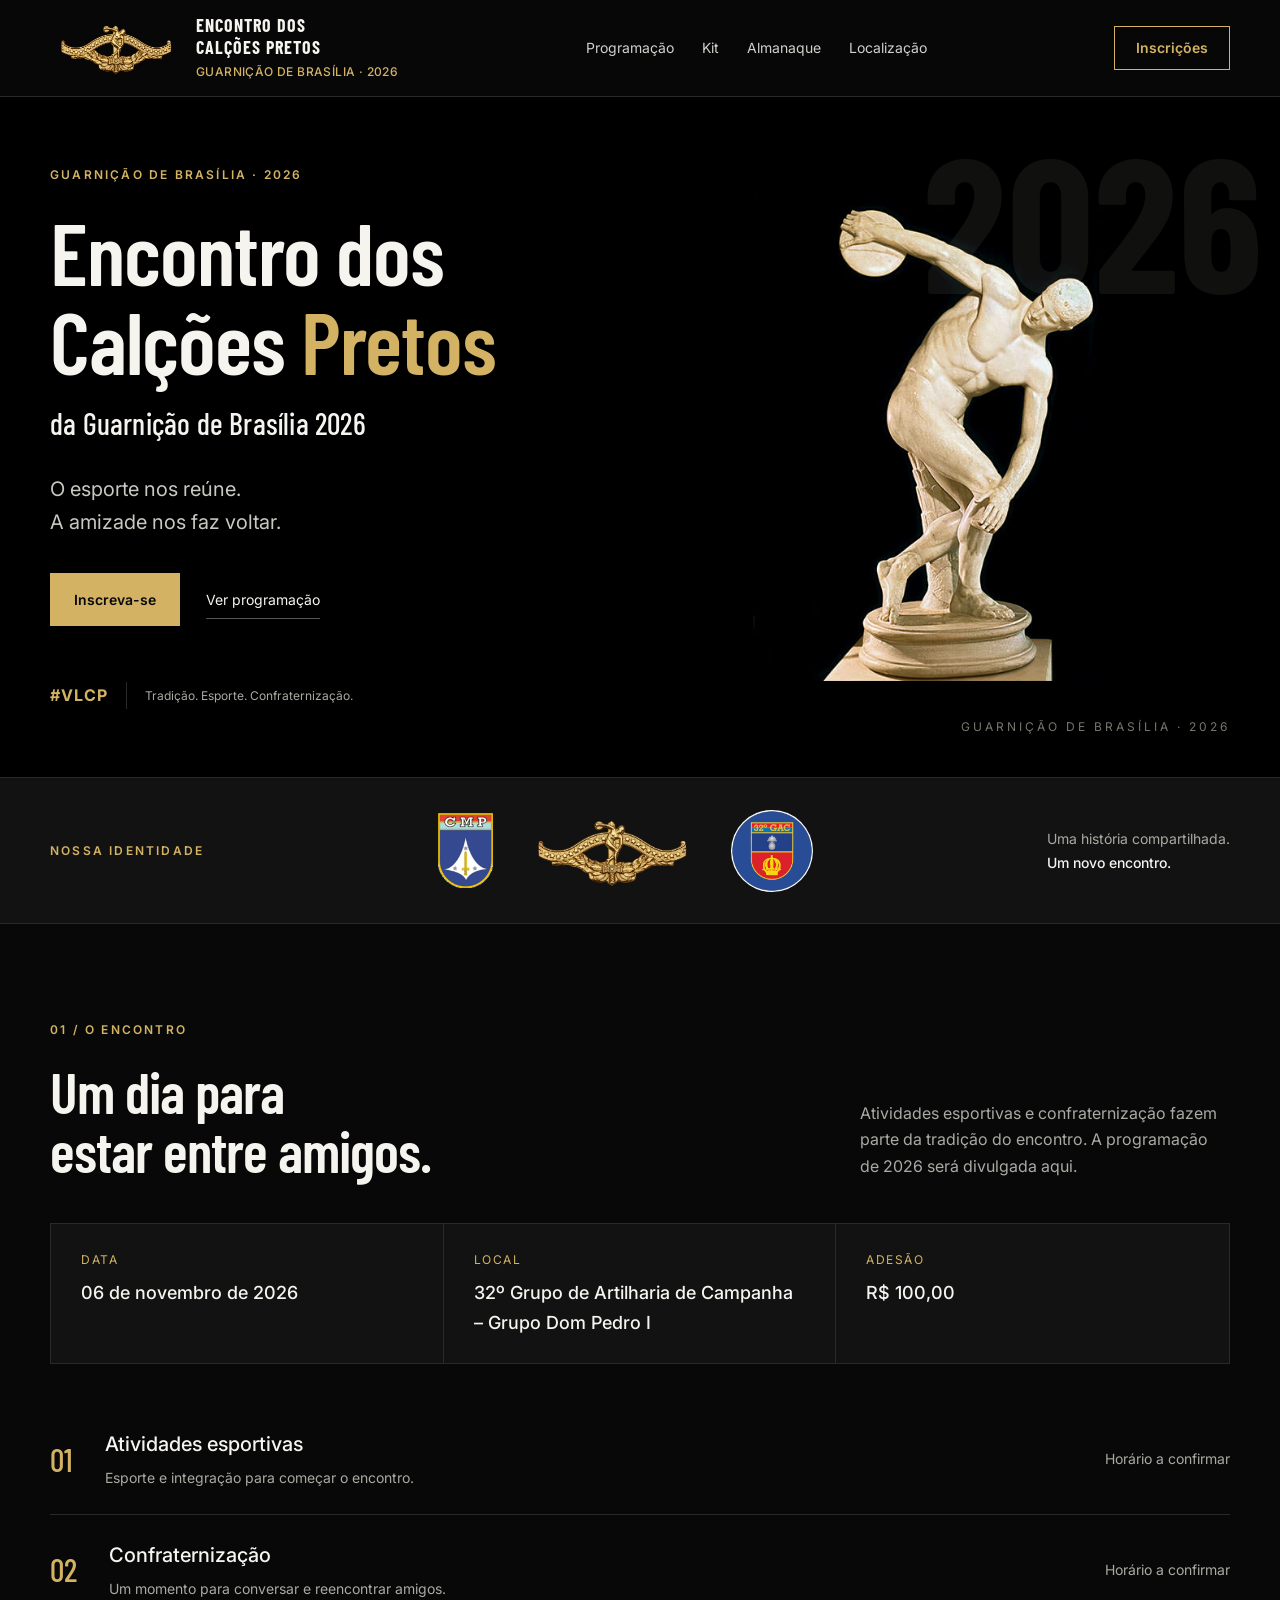
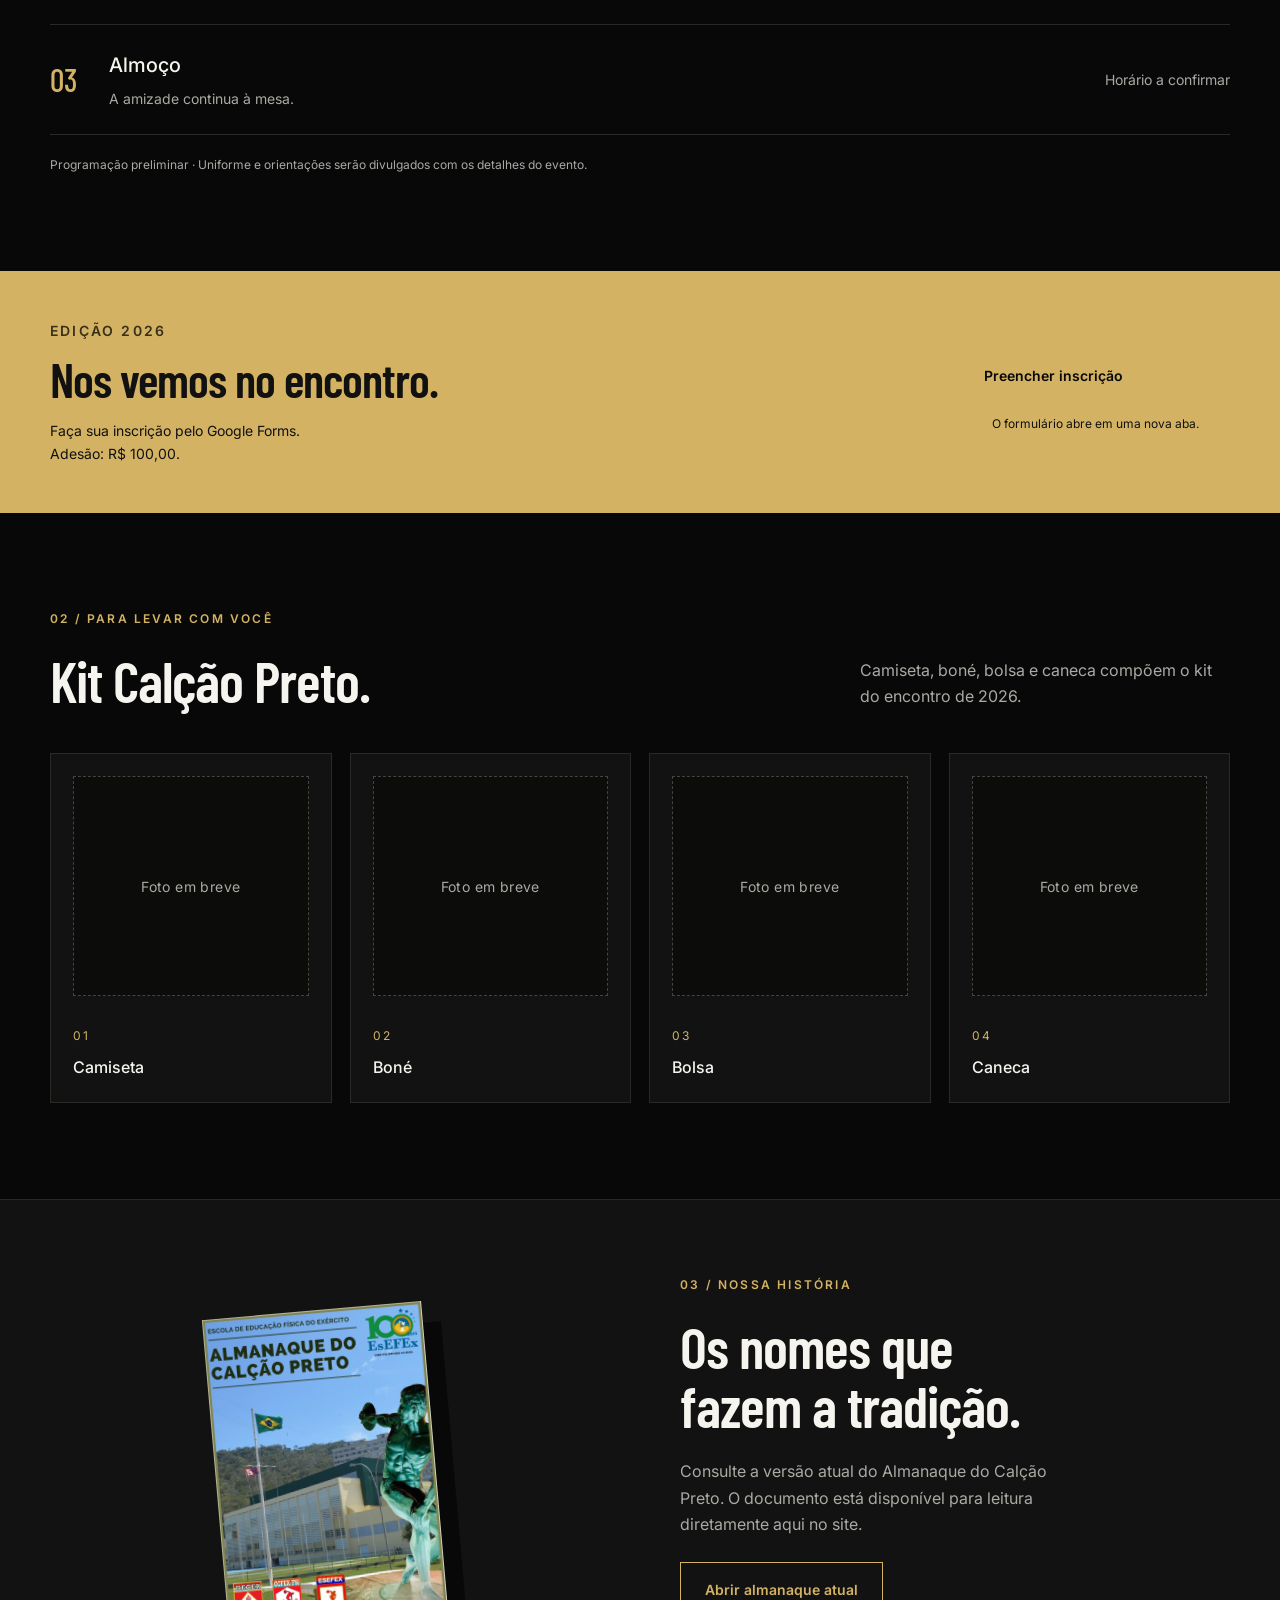
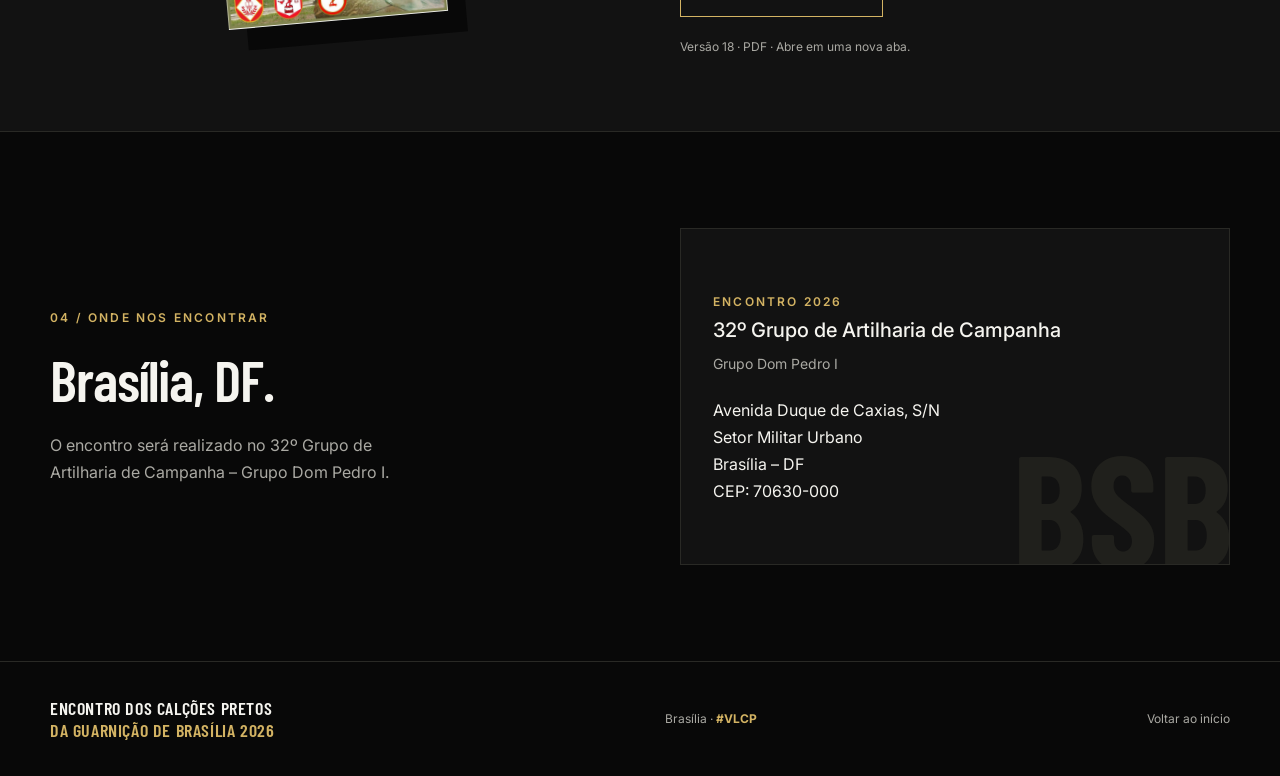
==== index.html @ 975767ec "Publicar encontro 2026 com inscrição e almanaque completo" ====
<!doctype html>
<html lang="pt-BR">
<head><meta charset="utf-8"><meta name="viewport" content="width=device-width,initial-scale=1"><meta name="theme-color" content="#080808"><title>Encontro dos Calções Pretos da Guarnição de Brasília 2026</title><meta name="description" content="Encontro dos Calções Pretos da Guarnição de Brasília 2026. Programação, inscrições, kit e almanaque."><link rel="icon" type="image/png" href="assets/breve-educacao-fisica-transparente.png"><link rel="stylesheet" href="style.css"></head>
<body>
<a class="skip" href="#conteudo">Ir para o conteúdo</a>
<header><div class="wrap header-inner"><a class="brand" href="#inicio" aria-label="Encontro dos Calções Pretos da Guarnição de Brasília 2026, início"><img class="brand-brevet" src="assets/breve-educacao-fisica-transparente.png" alt="Brevê do curso de Educação Física do Exército" width="1774" height="887"><span class="brand-name">ENCONTRO DOS<br>CALÇÕES PRETOS<span class="brand-subtitle">GUARNIÇÃO DE BRASÍLIA · 2026</span></span></a><nav aria-label="Principal"><a href="#programacao">Programação</a><a href="#kit">Kit</a><a href="#almanaque">Almanaque</a><a href="#local">Localização</a></nav><a class="header-cta" href="#inscricoes">Inscrições</a></div></header>
<main id="conteudo">
<section id="inicio" class="hero"><div class="wrap hero-grid"><div class="hero-copy"><p class="eyebrow">GUARNIÇÃO DE BRASÍLIA · 2026</p><h1>Encontro dos<br>Calções <em>Pretos</em><span class="hero-subtitle">da Guarnição de Brasília 2026</span></h1><p class="lead">O esporte nos reúne.<br>A amizade nos faz voltar.</p><div class="hero-actions"><a class="btn gold" href="https://docs.google.com/forms/d/e/1FAIpQLSf-igtCfRXwqTlZdKTroESabaCsJOHyF1tmmEmzYUtxkfRQUw/viewform?usp=dialog" target="_blank" rel="noopener noreferrer">Inscreva-se</a><a class="text-link" href="#programacao">Ver programação</a></div><div class="hero-bottom"><span class="vlcp">#VLCP</span><span>Tradição. Esporte. Confraternização.</span></div></div><div class="hero-art"><span class="art-year" aria-hidden="true">2026</span><img src="assets/discobolo.jpg" alt="Escultura do Discóbolo, símbolo do esporte" fetchpriority="high" width="800" height="600"><span class="art-caption">GUARNIÇÃO DE BRASÍLIA · 2026</span></div></div></section>
<div class="identity-strip"><div class="wrap identity-inner"><span class="eyebrow">NOSSA IDENTIDADE</span><div class="crests"><img src="assets/cmp.png" alt="Brasão do Comando Militar do Planalto" width="90" height="126"><img class="brevet" src="assets/breve-educacao-fisica-transparente.png" alt="Brevê do curso de Educação Física do Exército" width="1774" height="887"><img class="gac" src="assets/32-gac.jpeg" alt="Brasão do 32º Grupo de Artilharia de Campanha" width="554" height="554"></div><p>Uma história compartilhada.<br><strong>Um novo encontro.</strong></p></div></div>
<section id="programacao" class="section wrap"><div class="section-heading"><div><p class="eyebrow">01 / O ENCONTRO</p><h2>Um dia para<br>estar entre amigos.</h2></div><p class="section-intro">Atividades esportivas e confraternização fazem parte da tradição do encontro. A programação de 2026 será divulgada aqui.</p></div><div class="event-info"><div><span>DATA</span><strong>06 de novembro de 2026</strong></div><div><span>LOCAL</span><strong>32º Grupo de Artilharia de Campanha – Grupo Dom Pedro I</strong></div><div><span>ADESÃO</span><strong>R$ 100,00</strong></div></div><div class="program"><article><span class="number">01</span><div><h3>Atividades esportivas</h3><p>Esporte e integração para começar o encontro.</p></div><span class="time">Horário a confirmar</span></article><article><span class="number">02</span><div><h3>Confraternização</h3><p>Um momento para conversar e reencontrar amigos.</p></div><span class="time">Horário a confirmar</span></article><article><span class="number">03</span><div><h3>Almoço</h3><p>A amizade continua à mesa.</p></div><span class="time">Horário a confirmar</span></article></div><p class="note">Programação preliminar · Uniforme e orientações serão divulgados com os detalhes do evento.</p></section>
<section id="inscricoes" class="registration"><div class="wrap registration-inner"><div><p class="eyebrow">EDIÇÃO 2026</p><h2>Nos vemos no encontro.</h2><p>Faça sua inscrição pelo Google Forms.<br>Adesão: R$ 100,00.</p></div><div class="registration-state"><a class="btn gold" href="https://docs.google.com/forms/d/e/1FAIpQLSf-igtCfRXwqTlZdKTroESabaCsJOHyF1tmmEmzYUtxkfRQUw/viewform?usp=dialog" target="_blank" rel="noopener noreferrer">Preencher inscrição</a><span class="registration-detail">O formulário abre em uma nova aba.</span></div></div></section>
<section id="kit" class="section wrap"><div class="section-heading"><div><p class="eyebrow">02 / PARA LEVAR COM VOCÊ</p><h2>Kit Calção Preto.</h2></div><p class="section-intro">Camiseta, boné, bolsa e caneca compõem o kit do encontro de 2026.</p></div><div class="kit-grid"><article class="kit-card"><div class="kit-photo-placeholder" aria-label="Foto de camiseta em breve"><span>Foto em breve</span></div><span>01</span><h3>Camiseta</h3></article><article class="kit-card"><div class="kit-photo-placeholder" aria-label="Foto de boné em breve"><span>Foto em breve</span></div><span>02</span><h3>Boné</h3></article><article class="kit-card"><div class="kit-photo-placeholder" aria-label="Foto de bolsa em breve"><span>Foto em breve</span></div><span>03</span><h3>Bolsa</h3></article><article class="kit-card"><div class="kit-photo-placeholder" aria-label="Foto de caneca em breve"><span>Foto em breve</span></div><span>04</span><h3>Caneca</h3></article></div></section>
<section id="almanaque" class="almanaque"><div class="wrap book-grid"><div class="book-art"><img src="assets/almanaque-atual.jpg" alt="Capa do Almanaque do Calção Preto, versão atual" loading="lazy" width="300" height="424"></div><div><p class="eyebrow">03 / NOSSA HISTÓRIA</p><h2>Os nomes que<br>fazem a tradição.</h2><p>Consulte a versão atual do Almanaque do Calção Preto. O documento está disponível para leitura diretamente aqui no site.</p><a class="btn outline" href="assets/ALMANAQUE_v18.pdf" target="_blank" rel="noopener noreferrer">Abrir almanaque atual</a><p class="note">Versão 18 · PDF · Abre em uma nova aba.</p></div></div></section>
<section id="local" class="section wrap location"><div><p class="eyebrow">04 / ONDE NOS ENCONTRAR</p><h2>Brasília, DF.</h2><p class="section-intro">O encontro será realizado no 32º Grupo de Artilharia de Campanha – Grupo Dom Pedro I.</p></div><div class="location-panel"><span class="location-monogram" aria-hidden="true">BSB</span><div><span class="eyebrow">ENCONTRO 2026</span><h3>32º Grupo de Artilharia de Campanha</h3><p>Grupo Dom Pedro I</p><address class="venue-address">Avenida Duque de Caxias, S/N<br>Setor Militar Urbano<br>Brasília – DF<br>CEP: 70630-000</address></div></div></section>
</main><footer><div class="wrap footer-inner"><div class="footer-brand">ENCONTRO DOS CALÇÕES PRETOS<br><span>DA GUARNIÇÃO DE BRASÍLIA 2026</span></div><p>Brasília · <strong>#VLCP</strong></p><a href="#inicio">Voltar ao início</a></div></footer>
</body></html>
---- style.css ----
@import url('https://fonts.googleapis.com/css2?family=Barlow+Condensed:wght@500;600;700;800&family=Inter:wght@400;500;600;700&display=swap');
:root{--bg:#080808;--panel:#121212;--gold:#d3b363;--text:#f5f4ef;--muted:#aaa9a3;--line:#292925}*{box-sizing:border-box}html{scroll-behavior:smooth;scroll-padding-top:95px}body{margin:0;background:var(--bg);color:var(--text);font:16px/1.65 Inter,Arial,sans-serif}a{color:inherit;text-decoration:none}img{max-width:100%;display:block;height:auto}a:focus-visible{outline:3px solid var(--gold);outline-offset:6px}.wrap{width:min(1180px,calc(100% - 64px));margin-inline:auto}.skip{position:fixed;left:20px;top:-100px;background:var(--gold);color:#080808;padding:12px;z-index:20}.skip:focus{top:10px}header{position:sticky;top:0;background:#080808f5;border-bottom:1px solid var(--line);z-index:10}.header-inner{min-height:96px;display:flex;gap:32px;align-items:center;justify-content:space-between}.brand{display:flex;gap:14px;align-items:center}.brand-symbol{color:var(--gold);font:700 32px/1 'Barlow Condensed',Arial,sans-serif;border:1px solid var(--gold);padding:8px 10px}.brand-symbol span{font:600 12px/1.2 Inter,Arial,sans-serif;display:block;text-align:center;margin-top:4px}.brand-name{font:700 18px/1.2 'Barlow Condensed',Arial,sans-serif;letter-spacing:1px}nav{display:flex;gap:28px;font-size:14px;color:#d0d0cc}nav a:hover,.text-link:hover{color:var(--gold)}.header-cta{border:1px solid var(--gold);padding:9px 21px;color:var(--gold);font-size:14px;font-weight:600}.hero{overflow:hidden;background:#000}.hero-grid{display:grid;grid-template-columns:1.05fr 1fr;min-height:680px;align-items:center;position:relative}.hero-copy{position:relative;z-index:2;padding:66px 0}.eyebrow{font-size:12px;font-weight:600;letter-spacing:2.2px;color:var(--gold);margin:0 0 22px}h1,h2,h3,p{margin-top:0}h1,h2{font-family:'Barlow Condensed','Arial Narrow',Arial,sans-serif;font-weight:600;line-height:1.02;letter-spacing:-1px}h1{font-size:clamp(62px,6.8vw,104px);margin-bottom:30px}h1 em{font-style:normal;color:var(--gold)}.lead{color:#c9c9c2;font-size:20px;line-height:1.65;margin-bottom:34px}.hero-actions{display:flex;gap:26px;align-items:center;flex-wrap:wrap}.btn{display:inline-flex;align-items:center;justify-content:center;padding:15px 24px;font-size:14px;font-weight:600;transition:background .2s}.gold{background:var(--gold);color:#080808}.gold:hover{background:#e7c77b}.text-link{font-size:14px;border-bottom:1px solid #555;padding:7px 0}.hero-bottom{display:flex;gap:18px;align-items:center;margin-top:56px;color:var(--muted);font-size:12px}.vlcp{color:var(--gold);font-weight:700;font-size:16px;letter-spacing:1px;border-right:1px solid var(--line);padding-right:18px}.hero-art{position:relative;align-self:stretch;display:flex;align-items:center;justify-content:center}.hero-art img{position:relative;z-index:1;width:650px;max-width:130%;mix-blend-mode:screen}.art-year{position:absolute;top:24px;right:-32px;font:700 clamp(100px,15vw,210px)/1 'Barlow Condensed',Arial,sans-serif;color:#10100e;letter-spacing:0}.art-caption{position:absolute;bottom:40px;right:0;font-size:12px;letter-spacing:3px;color:#76766e}.identity-strip{border-block:1px solid var(--line);background:var(--panel)}.identity-inner{min-height:145px;display:flex;align-items:center;justify-content:space-between;gap:35px}.identity-inner .eyebrow{margin:0}.crests{display:flex;align-items:center;gap:35px}.crests img{height:76px;width:auto;object-fit:contain}.crests img.gac{width:82px;height:82px;border-radius:50%}.identity-inner p{color:var(--muted);font-size:14px;margin:0}.identity-inner strong{color:var(--text);font-weight:500}.section{padding-block:96px}.section-heading{display:flex;justify-content:space-between;align-items:flex-end;gap:50px;margin-bottom:44px}h2{font-size:clamp(40px,4.5vw,60px);margin-bottom:0}.section-intro{max-width:370px;color:var(--muted);font-size:16px;margin-bottom:0}.event-info{display:grid;grid-template-columns:repeat(3,1fr);background:var(--panel);border:1px solid var(--line);margin-bottom:40px}.event-info>div{padding:26px 30px;border-right:1px solid var(--line)}.event-info>div:last-child{border:0}.event-info span{display:block;font-size:12px;letter-spacing:1.5px;color:var(--gold);margin-bottom:8px}.event-info strong{font-size:18px;font-weight:500}.program article{display:flex;align-items:center;gap:32px;border-bottom:1px solid var(--line);padding:24px 0}.number{font:500 32px 'Barlow Condensed',Arial,sans-serif;color:var(--gold)}h3{font-size:20px;font-weight:500;margin-bottom:5px}.program p{font-size:14px;color:var(--muted);margin:0}.time{margin-left:auto;color:var(--muted);font-size:14px}.note{font-size:12px;color:var(--muted);margin:20px 0 0}.registration{background:var(--gold);color:#111}.registration-inner{padding-block:48px;display:flex;align-items:center;justify-content:space-between;gap:40px}.registration .eyebrow{color:#393019;margin-bottom:13px}.registration h2{font-size:48px;margin-bottom:15px}.registration p{margin:0;font-size:14px}.registration-state{min-width:270px;max-width:340px}.status{display:block;background:#111;color:var(--gold);padding:18px 24px;font-weight:600;font-size:14px;text-align:center}.registration-detail{display:block;font-size:12px;margin-top:12px;text-align:center}.kit-grid{display:grid;grid-template-columns:repeat(4,1fr);gap:18px}.kit-card{background:var(--panel);border:1px solid var(--line);padding:22px}.kit-card>div{height:220px;display:flex;align-items:center;justify-content:center;margin-bottom:25px}.kit-card img{height:100%;width:100%;object-fit:contain}.kit-card>span{color:var(--gold);font-size:12px;letter-spacing:2px}.kit-card h3{font-size:16px;margin:6px 0 0}.almanaque{border-block:1px solid var(--line);background:var(--panel);overflow:hidden}.book-grid{display:grid;grid-template-columns:1fr 1fr;align-items:center;gap:80px;padding-block:75px}.book-art{display:flex;align-items:center;justify-content:center}.book-art img{width:220px;transform:rotate(-5deg);box-shadow:18px 22px 0 #080808}.book-grid h2{margin-bottom:24px}.book-grid p:not(.eyebrow):not(.note){color:var(--muted);max-width:370px}.outline{border:1px solid var(--gold);color:var(--gold);margin-top:8px}.outline:hover{background:#272116}.location{display:grid;grid-template-columns:1fr 1fr;gap:80px;align-items:center}.location h2{margin-bottom:24px}.location-panel{position:relative;border:1px solid var(--line);background:var(--panel);padding:58px 32px;overflow:hidden}.location-panel>div{position:relative;z-index:1}.location-monogram{position:absolute;right:-4px;bottom:-22px;font:700 160px/1 'Barlow Condensed',Arial,sans-serif;color:#20201c}.location-panel .eyebrow{margin-bottom:15px}.location-panel p{font-size:14px;color:var(--muted);margin-bottom:0}footer{border-top:1px solid var(--line);padding:35px 0}.footer-inner{display:flex;align-items:center;justify-content:space-between;gap:25px}.footer-brand{font:600 18px 'Barlow Condensed',Arial,sans-serif;letter-spacing:.6px}.footer-brand span{color:var(--gold);margin-left:8px}footer p,footer a{font-size:12px;color:var(--muted);margin:0}footer strong{color:var(--gold)}
@media(min-width:1500px){.hero-grid{min-height:730px}}@media(max-width:900px){nav{gap:16px}.header-inner{gap:18px}.brand-name{display:none}.hero-grid{min-height:600px}.hero-art img{max-width:155%}h1{font-size:74px}.kit-grid{grid-template-columns:repeat(2,1fr)}.section-heading{gap:32px}.identity-inner{gap:24px}.crests{gap:22px}.identity-inner .eyebrow{display:none}.book-grid,.location{gap:40px}.registration-inner{align-items:flex-start}.registration h2{font-size:40px}}
@media(max-width:600px){html{scroll-padding-top:82px}.wrap{width:calc(100% - 40px)}.header-inner{min-height:78px;gap:12px}nav{display:none}.brand-name{display:block;font-size:15px;letter-spacing:.5px}.brand-symbol{font-size:24px;padding:6px 8px}.brand-symbol span{font-size:12px}.header-cta{padding:8px 12px;font-size:12px}.hero-grid{grid-template-columns:1fr;min-height:auto}.hero-copy{padding:48px 0 0}.eyebrow{font-size:12px;letter-spacing:1.7px;margin-bottom:18px}h1{font-size:clamp(56px,14vw,80px);margin-bottom:22px}.lead{font-size:18px;margin-bottom:27px}.hero-actions{gap:20px}.btn{padding:14px 20px}.hero-bottom{margin-top:32px;gap:12px;flex-wrap:wrap}.hero-art{height:320px;margin-top:10px}.hero-art img{height:310px;width:420px;object-fit:contain;max-width:120%}.art-year{font-size:120px;top:0;right:0}.art-caption{bottom:12px;left:0;text-align:center;font-size:12px;letter-spacing:1.3px}.identity-inner{padding-block:25px;justify-content:center;flex-wrap:wrap;gap:18px}.identity-inner p{text-align:center}.crests{gap:32px}.crests img{height:62px}.crests img.gac{width:70px;height:70px}.section{padding-block:58px}.section-heading{display:block;margin-bottom:30px}h2{font-size:43px;letter-spacing:-.5px}.section-intro{margin-top:22px;max-width:none}.event-info{grid-template-columns:1fr;margin-bottom:20px}.event-info>div{border-right:0;border-bottom:1px solid var(--line);padding:17px 20px;display:flex;justify-content:space-between;align-items:center;gap:12px}.event-info span{margin:0}.event-info strong{font-size:16px}.program article{gap:18px;flex-wrap:wrap;padding:22px 0}.program article>div{width:calc(100% - 45px)}.program h3{font-size:18px}.time{margin-left:45px;font-size:12px}.registration-inner{display:block;padding-block:36px}.registration h2{font-size:40px}.registration-state{margin-top:28px;max-width:none;min-width:0}.kit-grid{gap:12px}.kit-card{padding:14px}.kit-card>div{height:160px;margin-bottom:16px}.kit-card h3{font-size:14px}.book-grid{grid-template-columns:1fr;gap:45px;padding-block:55px}.book-art img{width:185px}.book-grid>div:last-child{max-width:100%}.location{grid-template-columns:1fr;gap:28px}.location-panel{padding:40px 24px}.location-monogram{font-size:140px}.footer-inner{flex-direction:column;text-align:center;gap:15px}.footer-brand{font-size:17px}}@media(prefers-reduced-motion:reduce){html{scroll-behavior:auto}*{transition:none!important}}

/* Brevê do curso de Educação Física */
.brand-brevet{width:132px;height:58px;object-fit:contain;object-position:center;background:transparent;border-radius:0;flex-shrink:0}.crests img.brevet{width:168px;height:78px;object-fit:contain;object-position:center;background:transparent;border-radius:0}.brand-symbol{display:none}@media(max-width:900px){.brand-name{display:block;font-size:15px}.header-inner{gap:16px}nav{gap:16px}.brand-brevet{width:100px;height:48px}.crests{gap:25px}}@media(max-width:700px){nav{display:none}}@media(max-width:600px){.brand{gap:9px}.brand-brevet{width:84px;height:42px}.brand-name{font-size:13px;letter-spacing:.2px}.header-cta{font-size:12px;padding:8px 10px}.header-inner{gap:8px}.crests{gap:20px}.crests img.brevet{width:126px;height:62px}}

.brand-subtitle{display:block;font:500 12px/1.4 Inter,Arial,sans-serif;letter-spacing:.4px;color:var(--gold);margin-top:6px}.hero-subtitle{display:block;font:500 clamp(20px,2.4vw,30px)/1.35 'Barlow Condensed',Arial,sans-serif;letter-spacing:.2px;color:var(--text);margin-top:18px}.footer-brand span{margin-left:0}@media(max-width:1050px){nav{display:none}}@media(max-width:600px){.brand-subtitle{font-size:12px;letter-spacing:0;max-width:165px}.brand-brevet{width:65px}.brand-name{font-size:13px}.hero-subtitle{font-size:24px}.header-cta{padding:8px}}

.venue-address{font-style:normal;font-size:16px;line-height:1.7;color:var(--text);margin-top:22px}

.kit-photo-placeholder{border:1px dashed #45453f;background:#0c0c0b;color:var(--muted)}.kit-photo-placeholder span{font-size:14px;letter-spacing:.4px}
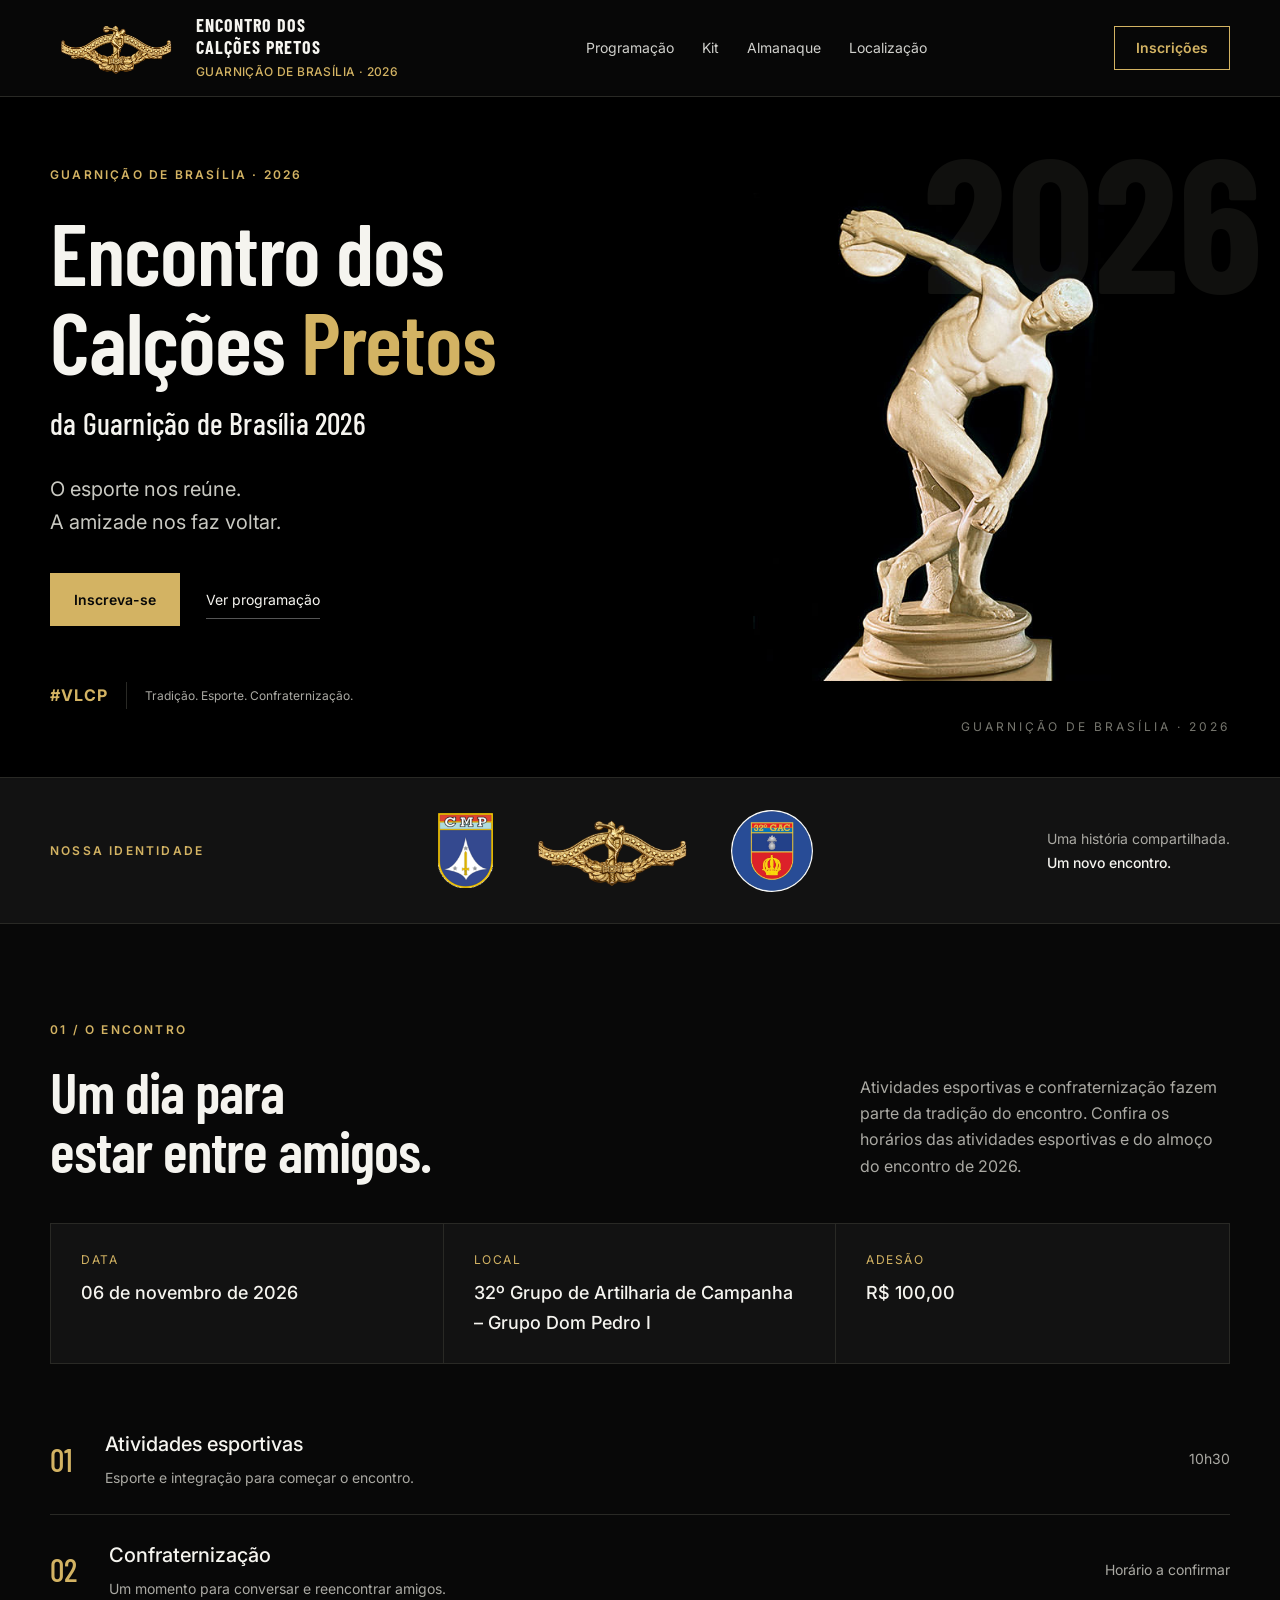
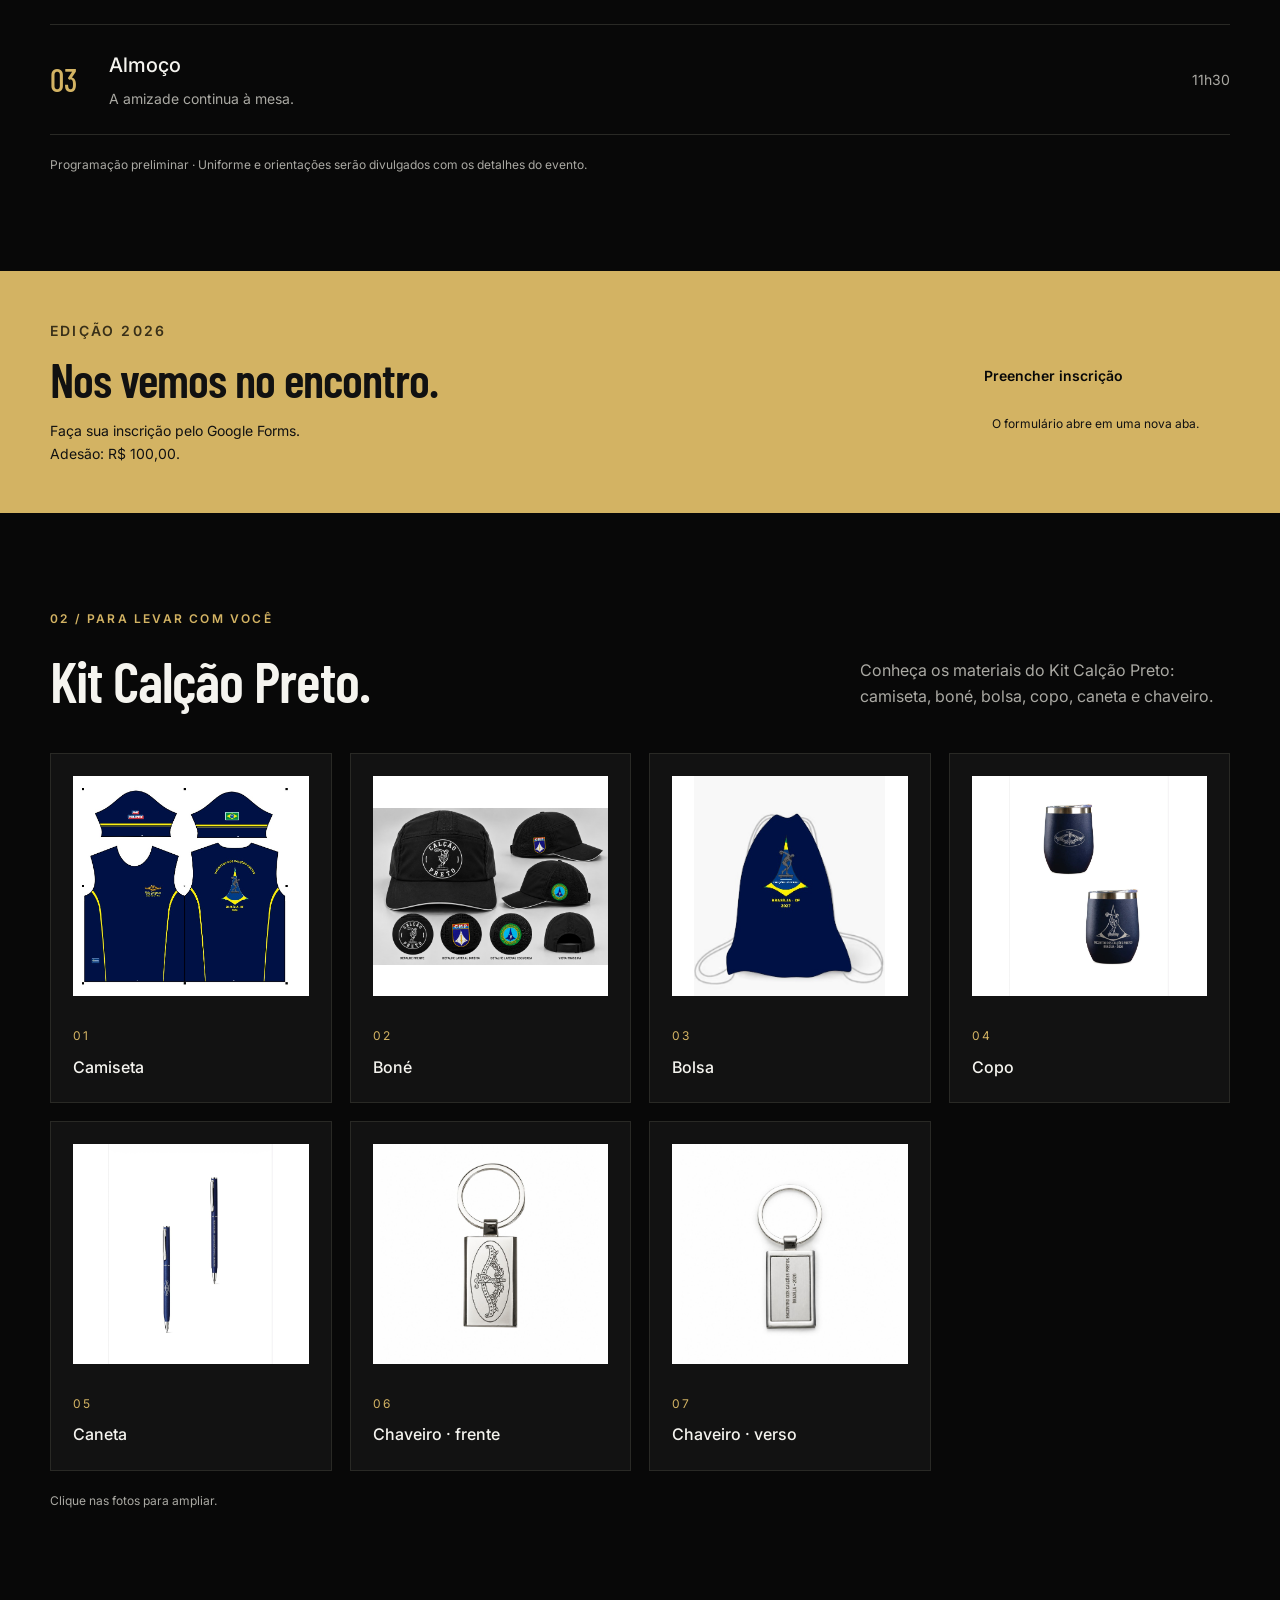
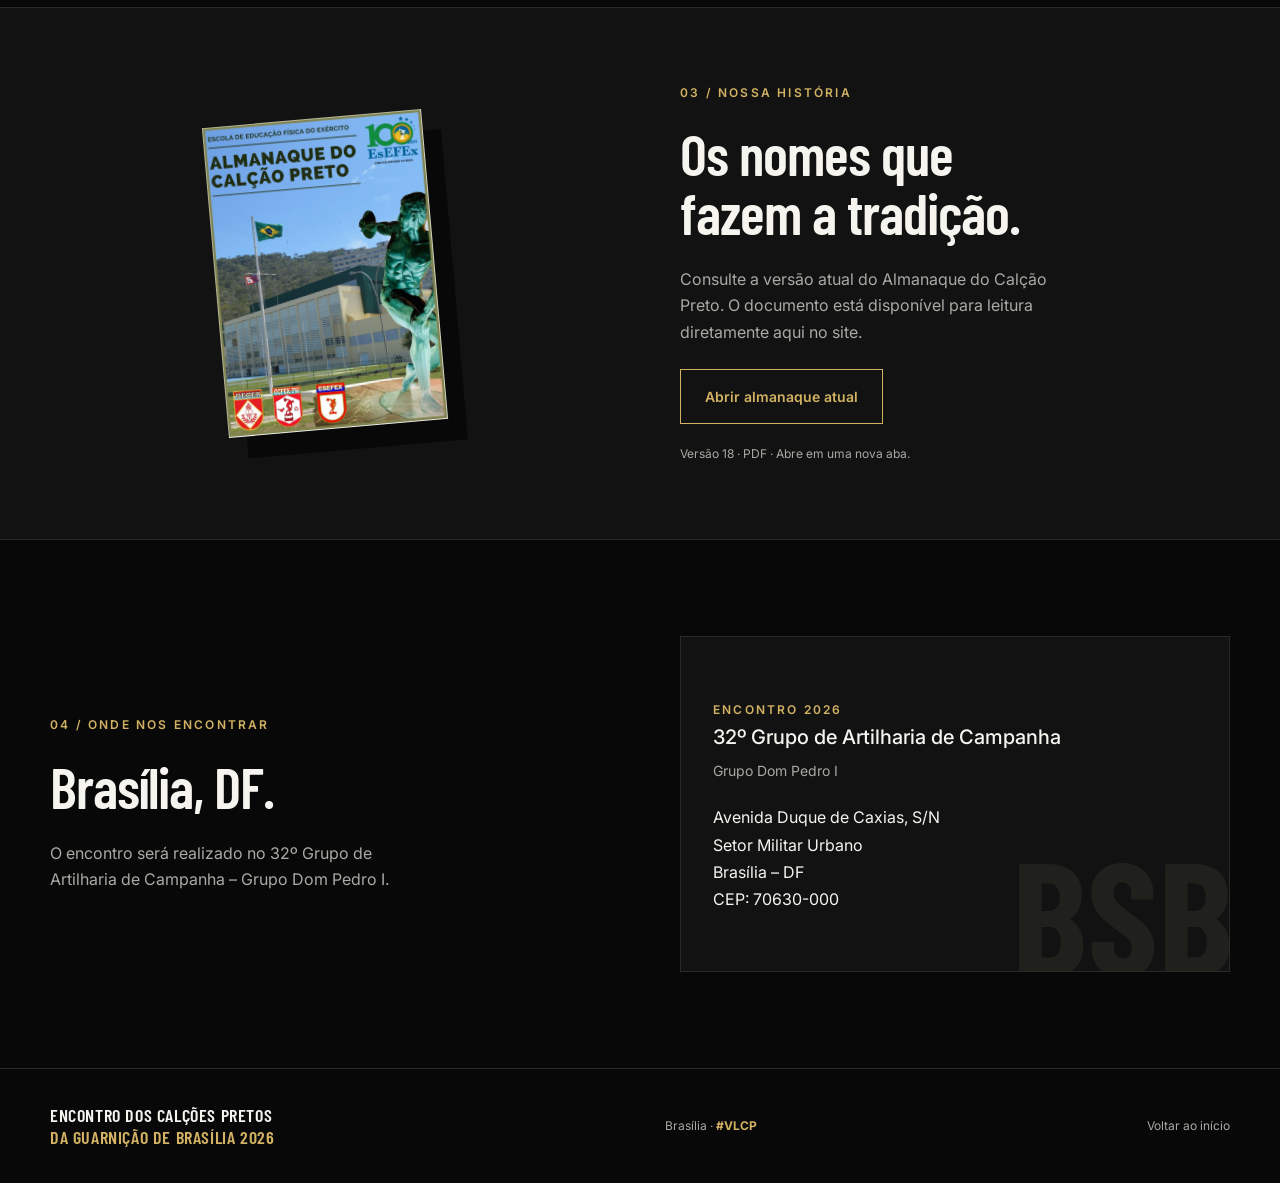
==== commit 2ed70b46: "Adicionar fotos dos materiais do kit e horários de esporte e almoço" ====
--- a/index.html
+++ b/index.html
@@ -7,9 +7,9 @@
 <main id="conteudo">
 <section id="inicio" class="hero"><div class="wrap hero-grid"><div class="hero-copy"><p class="eyebrow">GUARNIÇÃO DE BRASÍLIA · 2026</p><h1>Encontro dos<br>Calções <em>Pretos</em><span class="hero-subtitle">da Guarnição de Brasília 2026</span></h1><p class="lead">O esporte nos reúne.<br>A amizade nos faz voltar.</p><div class="hero-actions"><a class="btn gold" href="https://docs.google.com/forms/d/e/1FAIpQLSf-igtCfRXwqTlZdKTroESabaCsJOHyF1tmmEmzYUtxkfRQUw/viewform?usp=dialog" target="_blank" rel="noopener noreferrer">Inscreva-se</a><a class="text-link" href="#programacao">Ver programação</a></div><div class="hero-bottom"><span class="vlcp">#VLCP</span><span>Tradição. Esporte. Confraternização.</span></div></div><div class="hero-art"><span class="art-year" aria-hidden="true">2026</span><img src="assets/discobolo.jpg" alt="Escultura do Discóbolo, símbolo do esporte" fetchpriority="high" width="800" height="600"><span class="art-caption">GUARNIÇÃO DE BRASÍLIA · 2026</span></div></div></section>
 <div class="identity-strip"><div class="wrap identity-inner"><span class="eyebrow">NOSSA IDENTIDADE</span><div class="crests"><img src="assets/cmp.png" alt="Brasão do Comando Militar do Planalto" width="90" height="126"><img class="brevet" src="assets/breve-educacao-fisica-transparente.png" alt="Brevê do curso de Educação Física do Exército" width="1774" height="887"><img class="gac" src="assets/32-gac.jpeg" alt="Brasão do 32º Grupo de Artilharia de Campanha" width="554" height="554"></div><p>Uma história compartilhada.<br><strong>Um novo encontro.</strong></p></div></div>
-<section id="programacao" class="section wrap"><div class="section-heading"><div><p class="eyebrow">01 / O ENCONTRO</p><h2>Um dia para<br>estar entre amigos.</h2></div><p class="section-intro">Atividades esportivas e confraternização fazem parte da tradição do encontro. A programação de 2026 será divulgada aqui.</p></div><div class="event-info"><div><span>DATA</span><strong>06 de novembro de 2026</strong></div><div><span>LOCAL</span><strong>32º Grupo de Artilharia de Campanha – Grupo Dom Pedro I</strong></div><div><span>ADESÃO</span><strong>R$ 100,00</strong></div></div><div class="program"><article><span class="number">01</span><div><h3>Atividades esportivas</h3><p>Esporte e integração para começar o encontro.</p></div><span class="time">Horário a confirmar</span></article><article><span class="number">02</span><div><h3>Confraternização</h3><p>Um momento para conversar e reencontrar amigos.</p></div><span class="time">Horário a confirmar</span></article><article><span class="number">03</span><div><h3>Almoço</h3><p>A amizade continua à mesa.</p></div><span class="time">Horário a confirmar</span></article></div><p class="note">Programação preliminar · Uniforme e orientações serão divulgados com os detalhes do evento.</p></section>
+<section id="programacao" class="section wrap"><div class="section-heading"><div><p class="eyebrow">01 / O ENCONTRO</p><h2>Um dia para<br>estar entre amigos.</h2></div><p class="section-intro">Atividades esportivas e confraternização fazem parte da tradição do encontro. Confira os horários das atividades esportivas e do almoço do encontro de 2026.</p></div><div class="event-info"><div><span>DATA</span><strong>06 de novembro de 2026</strong></div><div><span>LOCAL</span><strong>32º Grupo de Artilharia de Campanha – Grupo Dom Pedro I</strong></div><div><span>ADESÃO</span><strong>R$ 100,00</strong></div></div><div class="program"><article><span class="number">01</span><div><h3>Atividades esportivas</h3><p>Esporte e integração para começar o encontro.</p></div><span class="time"><time datetime="10:30">10h30</time></span></article><article><span class="number">02</span><div><h3>Confraternização</h3><p>Um momento para conversar e reencontrar amigos.</p></div><span class="time">Horário a confirmar</span></article><article><span class="number">03</span><div><h3>Almoço</h3><p>A amizade continua à mesa.</p></div><span class="time"><time datetime="11:30">11h30</time></span></article></div><p class="note">Programação preliminar · Uniforme e orientações serão divulgados com os detalhes do evento.</p></section>
 <section id="inscricoes" class="registration"><div class="wrap registration-inner"><div><p class="eyebrow">EDIÇÃO 2026</p><h2>Nos vemos no encontro.</h2><p>Faça sua inscrição pelo Google Forms.<br>Adesão: R$ 100,00.</p></div><div class="registration-state"><a class="btn gold" href="https://docs.google.com/forms/d/e/1FAIpQLSf-igtCfRXwqTlZdKTroESabaCsJOHyF1tmmEmzYUtxkfRQUw/viewform?usp=dialog" target="_blank" rel="noopener noreferrer">Preencher inscrição</a><span class="registration-detail">O formulário abre em uma nova aba.</span></div></div></section>
-<section id="kit" class="section wrap"><div class="section-heading"><div><p class="eyebrow">02 / PARA LEVAR COM VOCÊ</p><h2>Kit Calção Preto.</h2></div><p class="section-intro">Camiseta, boné, bolsa e caneca compõem o kit do encontro de 2026.</p></div><div class="kit-grid"><article class="kit-card"><div class="kit-photo-placeholder" aria-label="Foto de camiseta em breve"><span>Foto em breve</span></div><span>01</span><h3>Camiseta</h3></article><article class="kit-card"><div class="kit-photo-placeholder" aria-label="Foto de boné em breve"><span>Foto em breve</span></div><span>02</span><h3>Boné</h3></article><article class="kit-card"><div class="kit-photo-placeholder" aria-label="Foto de bolsa em breve"><span>Foto em breve</span></div><span>03</span><h3>Bolsa</h3></article><article class="kit-card"><div class="kit-photo-placeholder" aria-label="Foto de caneca em breve"><span>Foto em breve</span></div><span>04</span><h3>Caneca</h3></article></div></section>
+<section id="kit" class="section wrap"><div class="section-heading"><div><p class="eyebrow">02 / PARA LEVAR COM VOCÊ</p><h2>Kit Calção Preto.</h2></div><p class="section-intro">Conheça os materiais do Kit Calção Preto: camiseta, boné, bolsa, copo, caneta e chaveiro.</p></div><div class="kit-grid"><article class="kit-card"><div class="kit-photo"><a href="assets/kit-camiseta.jpg" target="_blank" rel="noopener noreferrer" aria-label="Ampliar foto: Camiseta"><img src="assets/kit-camiseta.jpg" alt="Camiseta do Kit Calção Preto" loading="lazy"></a></div><span>01</span><h3>Camiseta</h3></article><article class="kit-card"><div class="kit-photo"><a href="assets/kit-bone.jpg" target="_blank" rel="noopener noreferrer" aria-label="Ampliar foto: Boné"><img src="assets/kit-bone.jpg" alt="Boné do Kit Calção Preto" loading="lazy"></a></div><span>02</span><h3>Boné</h3></article><article class="kit-card"><div class="kit-photo"><a href="assets/kit-bolsa.jpg" target="_blank" rel="noopener noreferrer" aria-label="Ampliar foto: Bolsa"><img src="assets/kit-bolsa.jpg" alt="Bolsa do Kit Calção Preto" loading="lazy"></a></div><span>03</span><h3>Bolsa</h3></article><article class="kit-card"><div class="kit-photo"><a href="assets/kit-copo.jpg" target="_blank" rel="noopener noreferrer" aria-label="Ampliar foto: Copo"><img src="assets/kit-copo.jpg" alt="Copo do Kit Calção Preto" loading="lazy"></a></div><span>04</span><h3>Copo</h3></article><article class="kit-card"><div class="kit-photo"><a href="assets/kit-caneta.jpg" target="_blank" rel="noopener noreferrer" aria-label="Ampliar foto: Caneta"><img src="assets/kit-caneta.jpg" alt="Caneta do Kit Calção Preto" loading="lazy"></a></div><span>05</span><h3>Caneta</h3></article><article class="kit-card"><div class="kit-photo"><a href="assets/kit-chaveiro-frente.jpg" target="_blank" rel="noopener noreferrer" aria-label="Ampliar foto: Chaveiro · frente"><img src="assets/kit-chaveiro-frente.jpg" alt="Chaveiro · frente do Kit Calção Preto" loading="lazy"></a></div><span>06</span><h3>Chaveiro · frente</h3></article><article class="kit-card"><div class="kit-photo"><a href="assets/kit-chaveiro-verso.jpg" target="_blank" rel="noopener noreferrer" aria-label="Ampliar foto: Chaveiro · verso"><img src="assets/kit-chaveiro-verso.jpg" alt="Chaveiro · verso do Kit Calção Preto" loading="lazy"></a></div><span>07</span><h3>Chaveiro · verso</h3></article></div><p class="note">Clique nas fotos para ampliar.</p></section>
 <section id="almanaque" class="almanaque"><div class="wrap book-grid"><div class="book-art"><img src="assets/almanaque-atual.jpg" alt="Capa do Almanaque do Calção Preto, versão atual" loading="lazy" width="300" height="424"></div><div><p class="eyebrow">03 / NOSSA HISTÓRIA</p><h2>Os nomes que<br>fazem a tradição.</h2><p>Consulte a versão atual do Almanaque do Calção Preto. O documento está disponível para leitura diretamente aqui no site.</p><a class="btn outline" href="assets/ALMANAQUE_v18.pdf" target="_blank" rel="noopener noreferrer">Abrir almanaque atual</a><p class="note">Versão 18 · PDF · Abre em uma nova aba.</p></div></div></section>
 <section id="local" class="section wrap location"><div><p class="eyebrow">04 / ONDE NOS ENCONTRAR</p><h2>Brasília, DF.</h2><p class="section-intro">O encontro será realizado no 32º Grupo de Artilharia de Campanha – Grupo Dom Pedro I.</p></div><div class="location-panel"><span class="location-monogram" aria-hidden="true">BSB</span><div><span class="eyebrow">ENCONTRO 2026</span><h3>32º Grupo de Artilharia de Campanha</h3><p>Grupo Dom Pedro I</p><address class="venue-address">Avenida Duque de Caxias, S/N<br>Setor Militar Urbano<br>Brasília – DF<br>CEP: 70630-000</address></div></div></section>
 </main><footer><div class="wrap footer-inner"><div class="footer-brand">ENCONTRO DOS CALÇÕES PRETOS<br><span>DA GUARNIÇÃO DE BRASÍLIA 2026</span></div><p>Brasília · <strong>#VLCP</strong></p><a href="#inicio">Voltar ao início</a></div></footer>
--- a/style.css
+++ b/style.css
@@ -11,3 +11,5 @@
 .venue-address{font-style:normal;font-size:16px;line-height:1.7;color:var(--text);margin-top:22px}
 
 .kit-photo-placeholder{border:1px dashed #45453f;background:#0c0c0b;color:var(--muted)}.kit-photo-placeholder span{font-size:14px;letter-spacing:.4px}
+
+.kit-photo{background:#fff}.kit-photo a{display:block;width:100%;height:100%}.kit-photo img{object-fit:contain}.kit-photo a:focus-visible{outline-offset:3px}
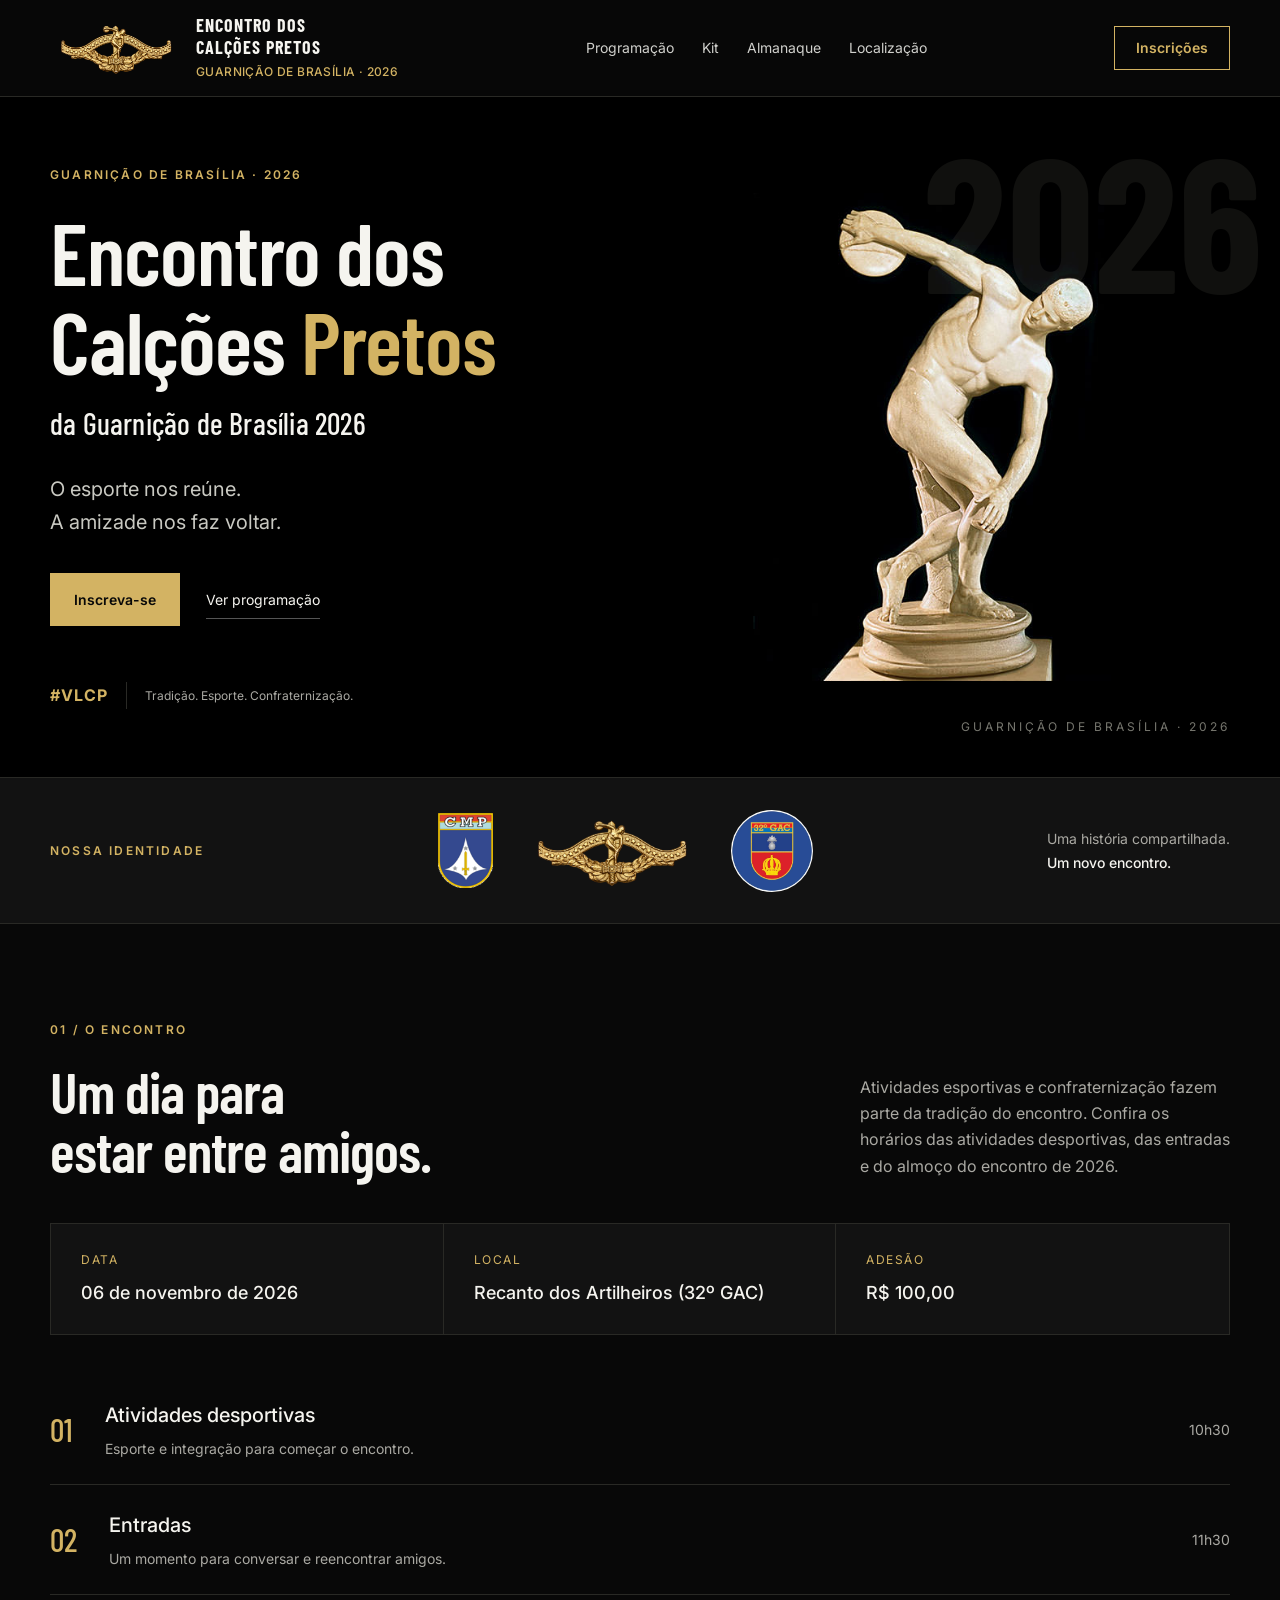
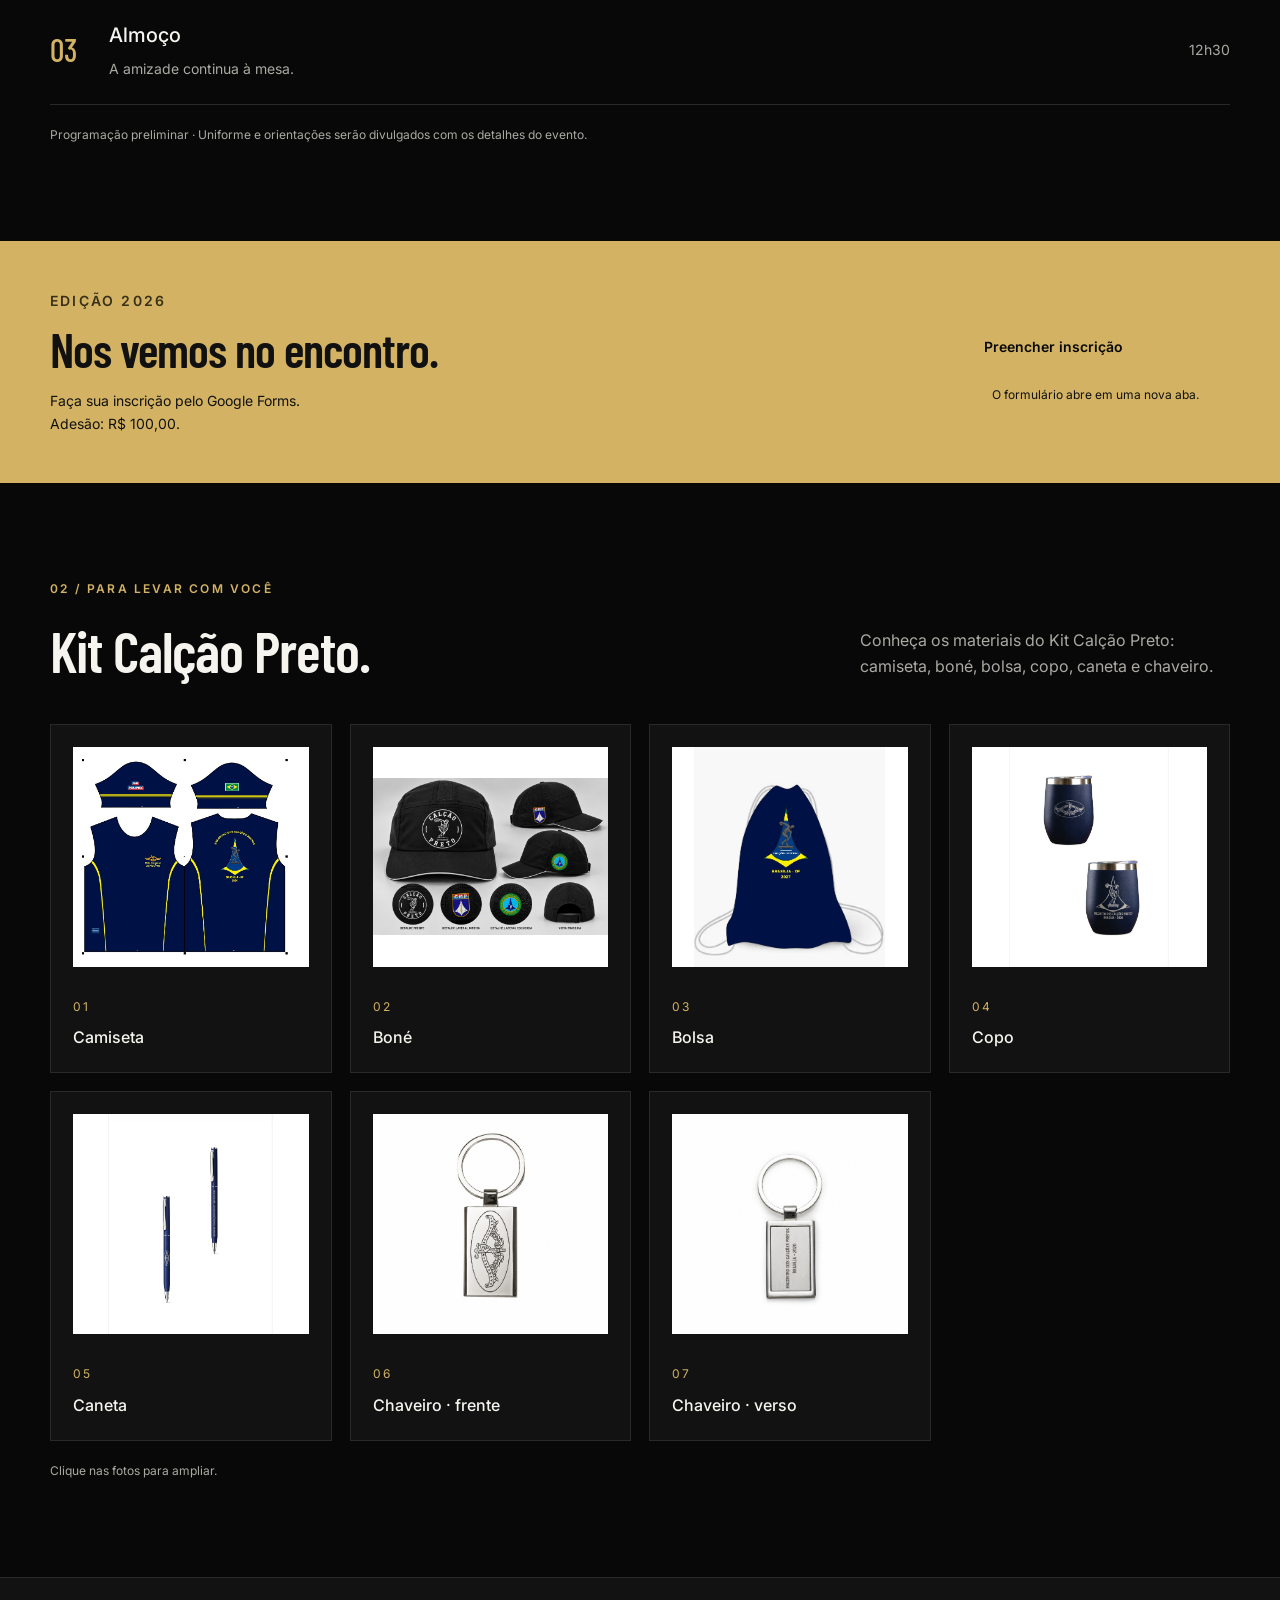
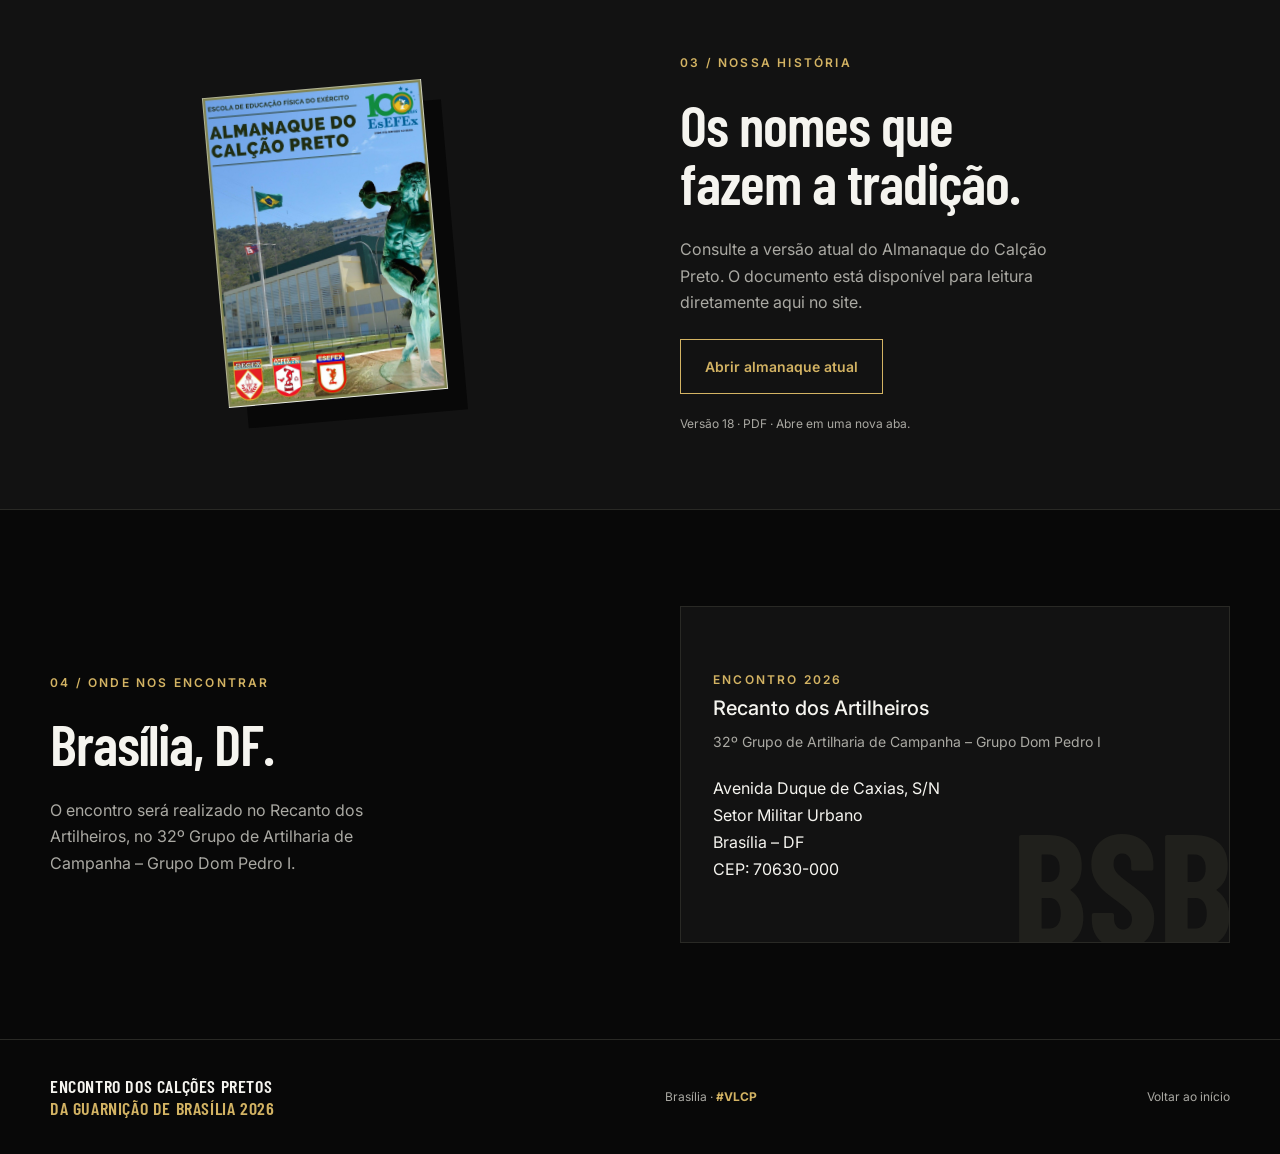
==== commit fe45e1d6: "Atualizar horários e local: Recanto dos Artilheiros" ====
--- a/index.html
+++ b/index.html
@@ -7,10 +7,10 @@
 <main id="conteudo">
 <section id="inicio" class="hero"><div class="wrap hero-grid"><div class="hero-copy"><p class="eyebrow">GUARNIÇÃO DE BRASÍLIA · 2026</p><h1>Encontro dos<br>Calções <em>Pretos</em><span class="hero-subtitle">da Guarnição de Brasília 2026</span></h1><p class="lead">O esporte nos reúne.<br>A amizade nos faz voltar.</p><div class="hero-actions"><a class="btn gold" href="https://docs.google.com/forms/d/e/1FAIpQLSf-igtCfRXwqTlZdKTroESabaCsJOHyF1tmmEmzYUtxkfRQUw/viewform?usp=dialog" target="_blank" rel="noopener noreferrer">Inscreva-se</a><a class="text-link" href="#programacao">Ver programação</a></div><div class="hero-bottom"><span class="vlcp">#VLCP</span><span>Tradição. Esporte. Confraternização.</span></div></div><div class="hero-art"><span class="art-year" aria-hidden="true">2026</span><img src="assets/discobolo.jpg" alt="Escultura do Discóbolo, símbolo do esporte" fetchpriority="high" width="800" height="600"><span class="art-caption">GUARNIÇÃO DE BRASÍLIA · 2026</span></div></div></section>
 <div class="identity-strip"><div class="wrap identity-inner"><span class="eyebrow">NOSSA IDENTIDADE</span><div class="crests"><img src="assets/cmp.png" alt="Brasão do Comando Militar do Planalto" width="90" height="126"><img class="brevet" src="assets/breve-educacao-fisica-transparente.png" alt="Brevê do curso de Educação Física do Exército" width="1774" height="887"><img class="gac" src="assets/32-gac.jpeg" alt="Brasão do 32º Grupo de Artilharia de Campanha" width="554" height="554"></div><p>Uma história compartilhada.<br><strong>Um novo encontro.</strong></p></div></div>
-<section id="programacao" class="section wrap"><div class="section-heading"><div><p class="eyebrow">01 / O ENCONTRO</p><h2>Um dia para<br>estar entre amigos.</h2></div><p class="section-intro">Atividades esportivas e confraternização fazem parte da tradição do encontro. Confira os horários das atividades esportivas e do almoço do encontro de 2026.</p></div><div class="event-info"><div><span>DATA</span><strong>06 de novembro de 2026</strong></div><div><span>LOCAL</span><strong>32º Grupo de Artilharia de Campanha – Grupo Dom Pedro I</strong></div><div><span>ADESÃO</span><strong>R$ 100,00</strong></div></div><div class="program"><article><span class="number">01</span><div><h3>Atividades esportivas</h3><p>Esporte e integração para começar o encontro.</p></div><span class="time"><time datetime="10:30">10h30</time></span></article><article><span class="number">02</span><div><h3>Confraternização</h3><p>Um momento para conversar e reencontrar amigos.</p></div><span class="time">Horário a confirmar</span></article><article><span class="number">03</span><div><h3>Almoço</h3><p>A amizade continua à mesa.</p></div><span class="time"><time datetime="11:30">11h30</time></span></article></div><p class="note">Programação preliminar · Uniforme e orientações serão divulgados com os detalhes do evento.</p></section>
+<section id="programacao" class="section wrap"><div class="section-heading"><div><p class="eyebrow">01 / O ENCONTRO</p><h2>Um dia para<br>estar entre amigos.</h2></div><p class="section-intro">Atividades esportivas e confraternização fazem parte da tradição do encontro. Confira os horários das atividades desportivas, das entradas e do almoço do encontro de 2026.</p></div><div class="event-info"><div><span>DATA</span><strong>06 de novembro de 2026</strong></div><div><span>LOCAL</span><strong>Recanto dos Artilheiros (32º GAC)</strong></div><div><span>ADESÃO</span><strong>R$ 100,00</strong></div></div><div class="program"><article><span class="number">01</span><div><h3>Atividades desportivas</h3><p>Esporte e integração para começar o encontro.</p></div><span class="time"><time datetime="10:30">10h30</time></span></article><article><span class="number">02</span><div><h3>Entradas</h3><p>Um momento para conversar e reencontrar amigos.</p></div><span class="time"><time datetime="11:30">11h30</time></span></article><article><span class="number">03</span><div><h3>Almoço</h3><p>A amizade continua à mesa.</p></div><span class="time"><time datetime="12:30">12h30</time></span></article></div><p class="note">Programação preliminar · Uniforme e orientações serão divulgados com os detalhes do evento.</p></section>
 <section id="inscricoes" class="registration"><div class="wrap registration-inner"><div><p class="eyebrow">EDIÇÃO 2026</p><h2>Nos vemos no encontro.</h2><p>Faça sua inscrição pelo Google Forms.<br>Adesão: R$ 100,00.</p></div><div class="registration-state"><a class="btn gold" href="https://docs.google.com/forms/d/e/1FAIpQLSf-igtCfRXwqTlZdKTroESabaCsJOHyF1tmmEmzYUtxkfRQUw/viewform?usp=dialog" target="_blank" rel="noopener noreferrer">Preencher inscrição</a><span class="registration-detail">O formulário abre em uma nova aba.</span></div></div></section>
 <section id="kit" class="section wrap"><div class="section-heading"><div><p class="eyebrow">02 / PARA LEVAR COM VOCÊ</p><h2>Kit Calção Preto.</h2></div><p class="section-intro">Conheça os materiais do Kit Calção Preto: camiseta, boné, bolsa, copo, caneta e chaveiro.</p></div><div class="kit-grid"><article class="kit-card"><div class="kit-photo"><a href="assets/kit-camiseta.jpg" target="_blank" rel="noopener noreferrer" aria-label="Ampliar foto: Camiseta"><img src="assets/kit-camiseta.jpg" alt="Camiseta do Kit Calção Preto" loading="lazy"></a></div><span>01</span><h3>Camiseta</h3></article><article class="kit-card"><div class="kit-photo"><a href="assets/kit-bone.jpg" target="_blank" rel="noopener noreferrer" aria-label="Ampliar foto: Boné"><img src="assets/kit-bone.jpg" alt="Boné do Kit Calção Preto" loading="lazy"></a></div><span>02</span><h3>Boné</h3></article><article class="kit-card"><div class="kit-photo"><a href="assets/kit-bolsa.jpg" target="_blank" rel="noopener noreferrer" aria-label="Ampliar foto: Bolsa"><img src="assets/kit-bolsa.jpg" alt="Bolsa do Kit Calção Preto" loading="lazy"></a></div><span>03</span><h3>Bolsa</h3></article><article class="kit-card"><div class="kit-photo"><a href="assets/kit-copo.jpg" target="_blank" rel="noopener noreferrer" aria-label="Ampliar foto: Copo"><img src="assets/kit-copo.jpg" alt="Copo do Kit Calção Preto" loading="lazy"></a></div><span>04</span><h3>Copo</h3></article><article class="kit-card"><div class="kit-photo"><a href="assets/kit-caneta.jpg" target="_blank" rel="noopener noreferrer" aria-label="Ampliar foto: Caneta"><img src="assets/kit-caneta.jpg" alt="Caneta do Kit Calção Preto" loading="lazy"></a></div><span>05</span><h3>Caneta</h3></article><article class="kit-card"><div class="kit-photo"><a href="assets/kit-chaveiro-frente.jpg" target="_blank" rel="noopener noreferrer" aria-label="Ampliar foto: Chaveiro · frente"><img src="assets/kit-chaveiro-frente.jpg" alt="Chaveiro · frente do Kit Calção Preto" loading="lazy"></a></div><span>06</span><h3>Chaveiro · frente</h3></article><article class="kit-card"><div class="kit-photo"><a href="assets/kit-chaveiro-verso.jpg" target="_blank" rel="noopener noreferrer" aria-label="Ampliar foto: Chaveiro · verso"><img src="assets/kit-chaveiro-verso.jpg" alt="Chaveiro · verso do Kit Calção Preto" loading="lazy"></a></div><span>07</span><h3>Chaveiro · verso</h3></article></div><p class="note">Clique nas fotos para ampliar.</p></section>
 <section id="almanaque" class="almanaque"><div class="wrap book-grid"><div class="book-art"><img src="assets/almanaque-atual.jpg" alt="Capa do Almanaque do Calção Preto, versão atual" loading="lazy" width="300" height="424"></div><div><p class="eyebrow">03 / NOSSA HISTÓRIA</p><h2>Os nomes que<br>fazem a tradição.</h2><p>Consulte a versão atual do Almanaque do Calção Preto. O documento está disponível para leitura diretamente aqui no site.</p><a class="btn outline" href="assets/ALMANAQUE_v18.pdf" target="_blank" rel="noopener noreferrer">Abrir almanaque atual</a><p class="note">Versão 18 · PDF · Abre em uma nova aba.</p></div></div></section>
-<section id="local" class="section wrap location"><div><p class="eyebrow">04 / ONDE NOS ENCONTRAR</p><h2>Brasília, DF.</h2><p class="section-intro">O encontro será realizado no 32º Grupo de Artilharia de Campanha – Grupo Dom Pedro I.</p></div><div class="location-panel"><span class="location-monogram" aria-hidden="true">BSB</span><div><span class="eyebrow">ENCONTRO 2026</span><h3>32º Grupo de Artilharia de Campanha</h3><p>Grupo Dom Pedro I</p><address class="venue-address">Avenida Duque de Caxias, S/N<br>Setor Militar Urbano<br>Brasília – DF<br>CEP: 70630-000</address></div></div></section>
+<section id="local" class="section wrap location"><div><p class="eyebrow">04 / ONDE NOS ENCONTRAR</p><h2>Brasília, DF.</h2><p class="section-intro">O encontro será realizado no Recanto dos Artilheiros, no 32º Grupo de Artilharia de Campanha – Grupo Dom Pedro I.</p></div><div class="location-panel"><span class="location-monogram" aria-hidden="true">BSB</span><div><span class="eyebrow">ENCONTRO 2026</span><h3>Recanto dos Artilheiros</h3><p>32º Grupo de Artilharia de Campanha – Grupo Dom Pedro I</p><address class="venue-address">Avenida Duque de Caxias, S/N<br>Setor Militar Urbano<br>Brasília – DF<br>CEP: 70630-000</address></div></div></section>
 </main><footer><div class="wrap footer-inner"><div class="footer-brand">ENCONTRO DOS CALÇÕES PRETOS<br><span>DA GUARNIÇÃO DE BRASÍLIA 2026</span></div><p>Brasília · <strong>#VLCP</strong></p><a href="#inicio">Voltar ao início</a></div></footer>
 </body></html>
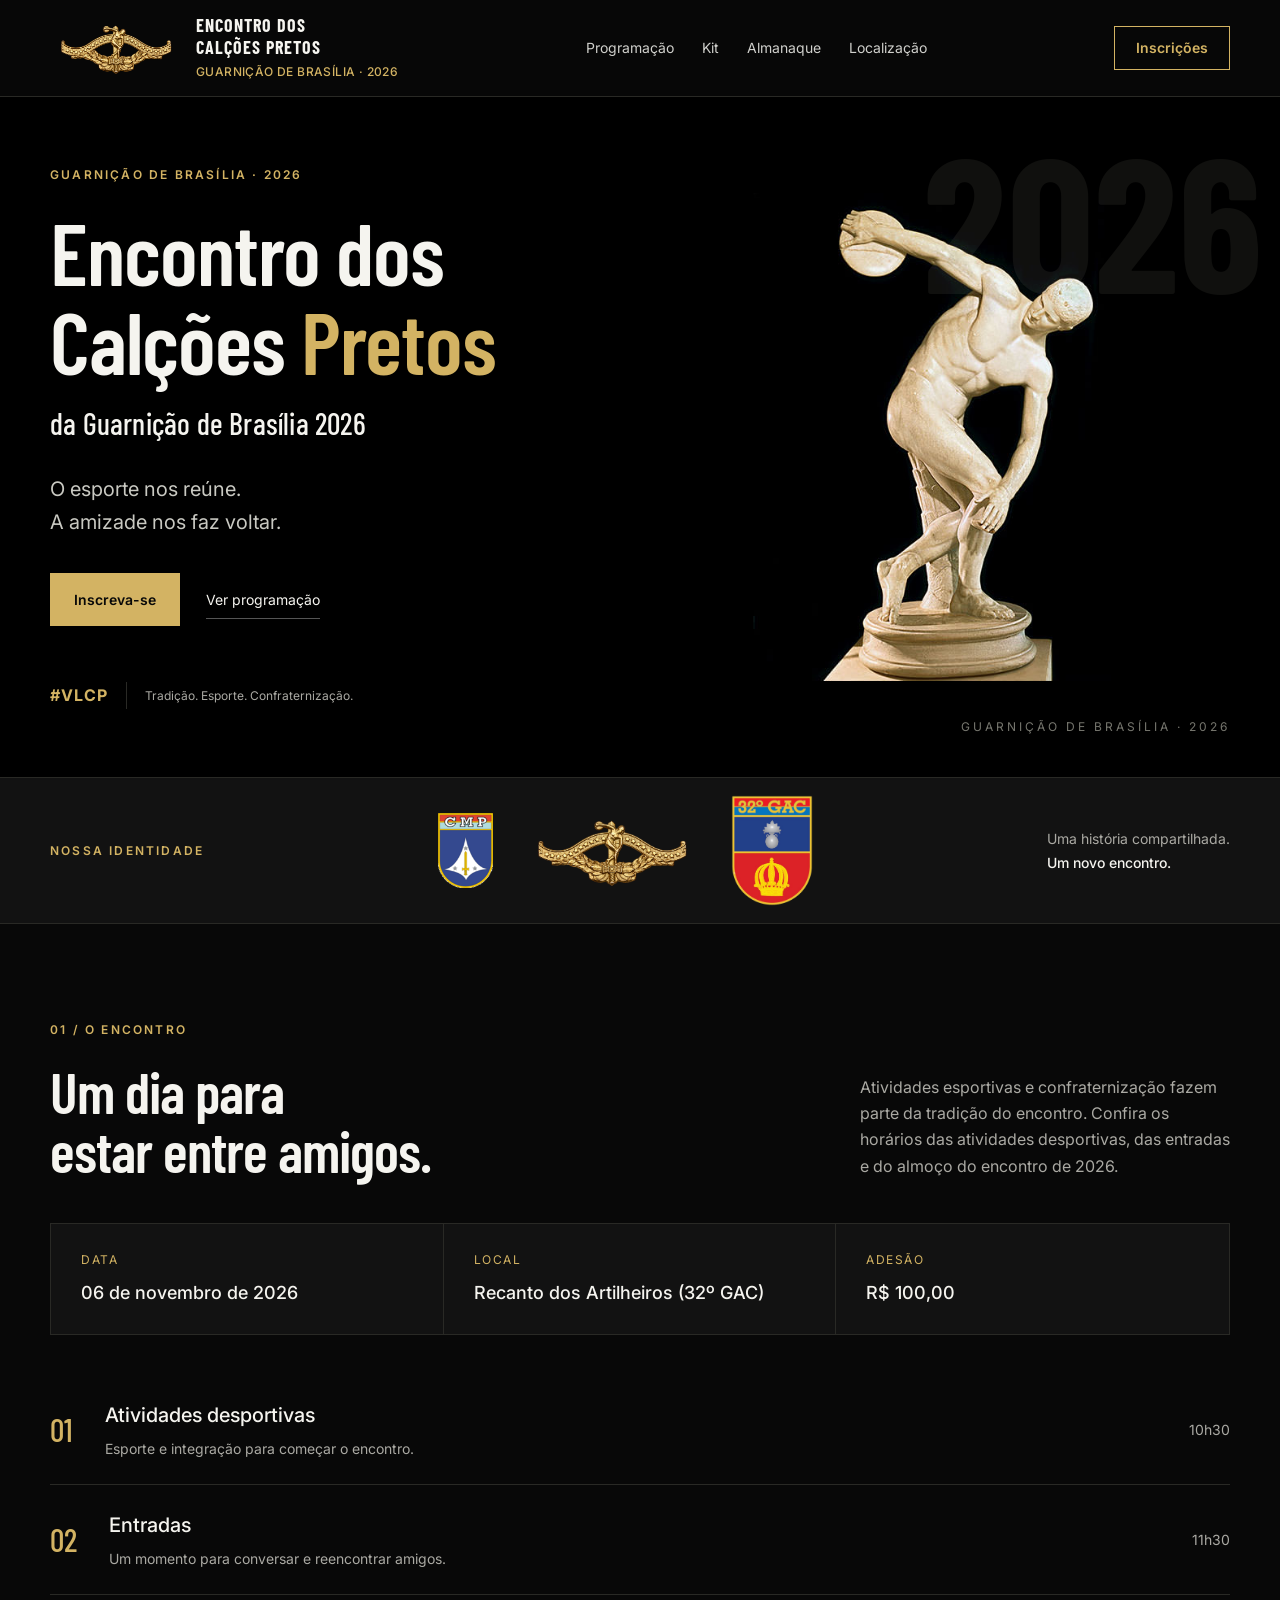
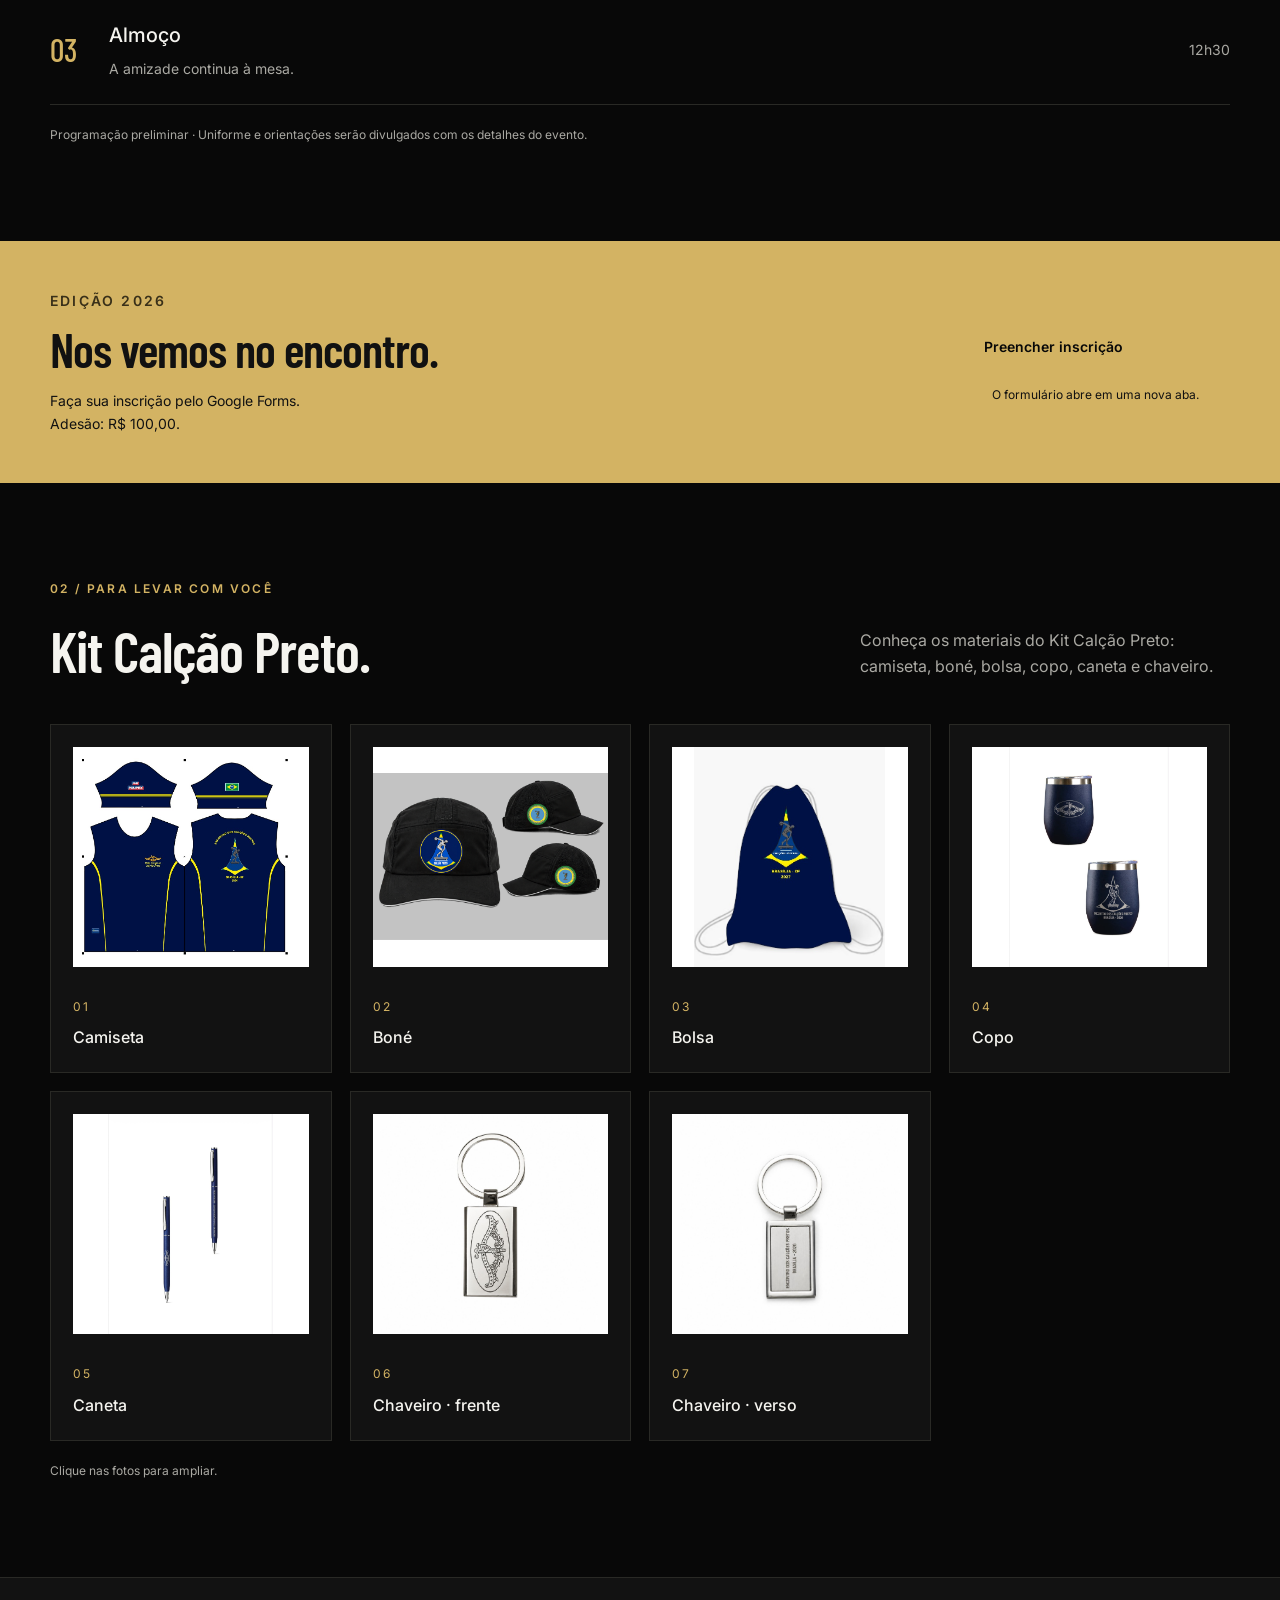
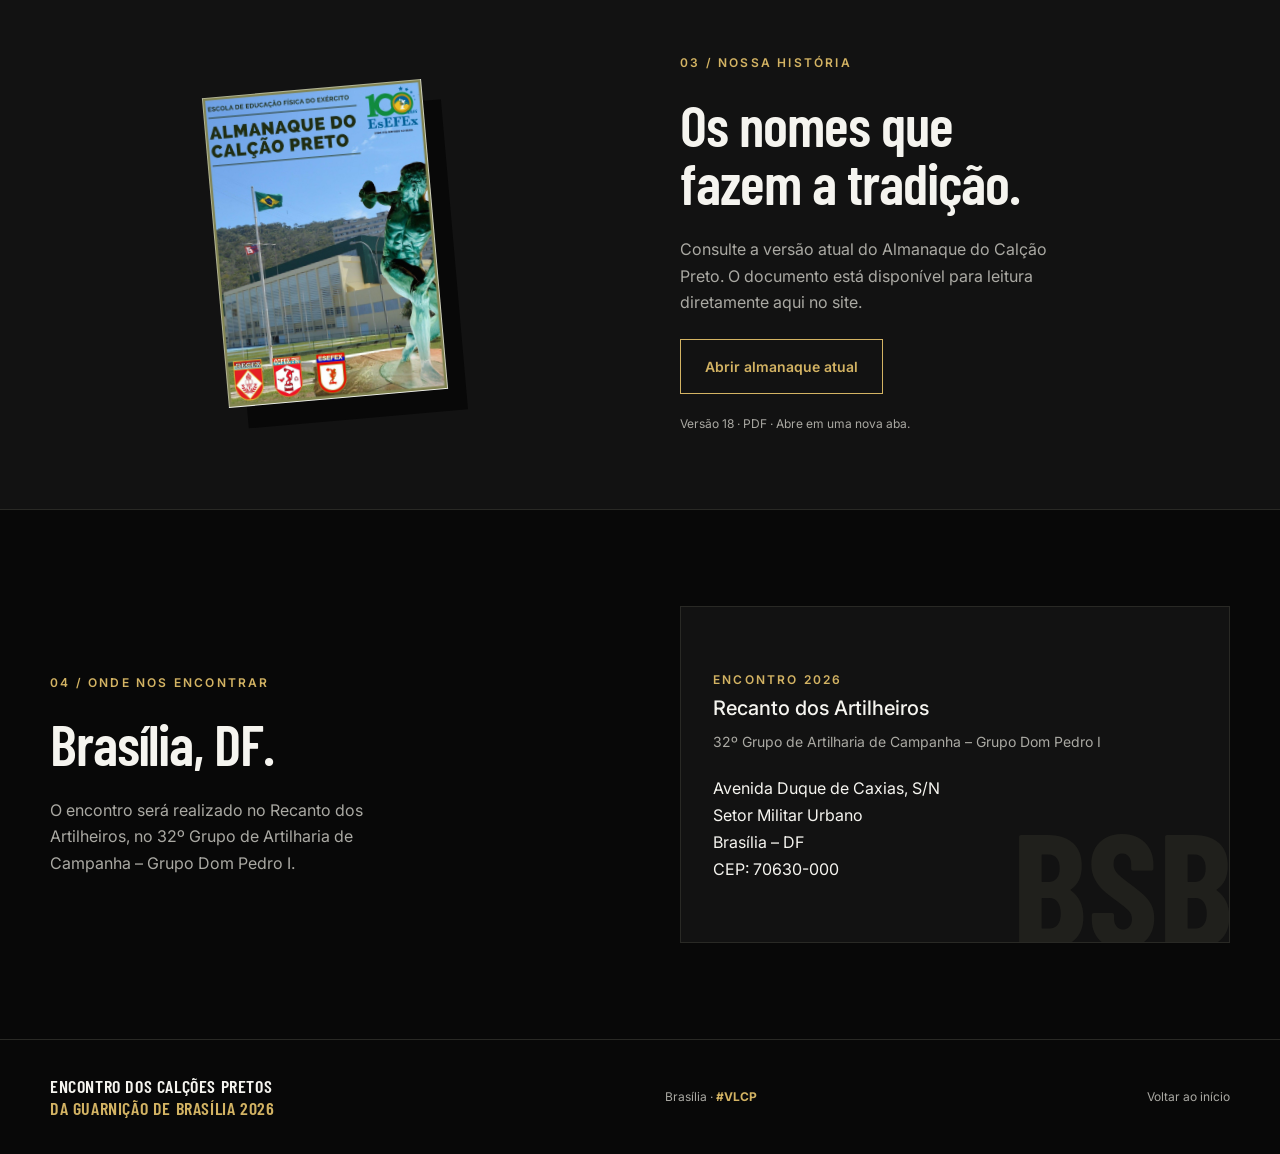
==== commit 5b2bb3cb: "Substituir brasão do 32º GAC e arte do boné" ====
--- a/index.html
+++ b/index.html
@@ -6,10 +6,10 @@
 <header><div class="wrap header-inner"><a class="brand" href="#inicio" aria-label="Encontro dos Calções Pretos da Guarnição de Brasília 2026, início"><img class="brand-brevet" src="assets/breve-educacao-fisica-transparente.png" alt="Brevê do curso de Educação Física do Exército" width="1774" height="887"><span class="brand-name">ENCONTRO DOS<br>CALÇÕES PRETOS<span class="brand-subtitle">GUARNIÇÃO DE BRASÍLIA · 2026</span></span></a><nav aria-label="Principal"><a href="#programacao">Programação</a><a href="#kit">Kit</a><a href="#almanaque">Almanaque</a><a href="#local">Localização</a></nav><a class="header-cta" href="#inscricoes">Inscrições</a></div></header>
 <main id="conteudo">
 <section id="inicio" class="hero"><div class="wrap hero-grid"><div class="hero-copy"><p class="eyebrow">GUARNIÇÃO DE BRASÍLIA · 2026</p><h1>Encontro dos<br>Calções <em>Pretos</em><span class="hero-subtitle">da Guarnição de Brasília 2026</span></h1><p class="lead">O esporte nos reúne.<br>A amizade nos faz voltar.</p><div class="hero-actions"><a class="btn gold" href="https://docs.google.com/forms/d/e/1FAIpQLSf-igtCfRXwqTlZdKTroESabaCsJOHyF1tmmEmzYUtxkfRQUw/viewform?usp=dialog" target="_blank" rel="noopener noreferrer">Inscreva-se</a><a class="text-link" href="#programacao">Ver programação</a></div><div class="hero-bottom"><span class="vlcp">#VLCP</span><span>Tradição. Esporte. Confraternização.</span></div></div><div class="hero-art"><span class="art-year" aria-hidden="true">2026</span><img src="assets/discobolo.jpg" alt="Escultura do Discóbolo, símbolo do esporte" fetchpriority="high" width="800" height="600"><span class="art-caption">GUARNIÇÃO DE BRASÍLIA · 2026</span></div></div></section>
-<div class="identity-strip"><div class="wrap identity-inner"><span class="eyebrow">NOSSA IDENTIDADE</span><div class="crests"><img src="assets/cmp.png" alt="Brasão do Comando Militar do Planalto" width="90" height="126"><img class="brevet" src="assets/breve-educacao-fisica-transparente.png" alt="Brevê do curso de Educação Física do Exército" width="1774" height="887"><img class="gac" src="assets/32-gac.jpeg" alt="Brasão do 32º Grupo de Artilharia de Campanha" width="554" height="554"></div><p>Uma história compartilhada.<br><strong>Um novo encontro.</strong></p></div></div>
+<div class="identity-strip"><div class="wrap identity-inner"><span class="eyebrow">NOSSA IDENTIDADE</span><div class="crests"><img src="assets/cmp.png" alt="Brasão do Comando Militar do Planalto" width="90" height="126"><img class="brevet" src="assets/breve-educacao-fisica-transparente.png" alt="Brevê do curso de Educação Física do Exército" width="1774" height="887"><img class="gac" src="assets/32-gac-novo.png" alt="Brasão do 32º Grupo de Artilharia de Campanha" width="431" height="579"></div><p>Uma história compartilhada.<br><strong>Um novo encontro.</strong></p></div></div>
 <section id="programacao" class="section wrap"><div class="section-heading"><div><p class="eyebrow">01 / O ENCONTRO</p><h2>Um dia para<br>estar entre amigos.</h2></div><p class="section-intro">Atividades esportivas e confraternização fazem parte da tradição do encontro. Confira os horários das atividades desportivas, das entradas e do almoço do encontro de 2026.</p></div><div class="event-info"><div><span>DATA</span><strong>06 de novembro de 2026</strong></div><div><span>LOCAL</span><strong>Recanto dos Artilheiros (32º GAC)</strong></div><div><span>ADESÃO</span><strong>R$ 100,00</strong></div></div><div class="program"><article><span class="number">01</span><div><h3>Atividades desportivas</h3><p>Esporte e integração para começar o encontro.</p></div><span class="time"><time datetime="10:30">10h30</time></span></article><article><span class="number">02</span><div><h3>Entradas</h3><p>Um momento para conversar e reencontrar amigos.</p></div><span class="time"><time datetime="11:30">11h30</time></span></article><article><span class="number">03</span><div><h3>Almoço</h3><p>A amizade continua à mesa.</p></div><span class="time"><time datetime="12:30">12h30</time></span></article></div><p class="note">Programação preliminar · Uniforme e orientações serão divulgados com os detalhes do evento.</p></section>
 <section id="inscricoes" class="registration"><div class="wrap registration-inner"><div><p class="eyebrow">EDIÇÃO 2026</p><h2>Nos vemos no encontro.</h2><p>Faça sua inscrição pelo Google Forms.<br>Adesão: R$ 100,00.</p></div><div class="registration-state"><a class="btn gold" href="https://docs.google.com/forms/d/e/1FAIpQLSf-igtCfRXwqTlZdKTroESabaCsJOHyF1tmmEmzYUtxkfRQUw/viewform?usp=dialog" target="_blank" rel="noopener noreferrer">Preencher inscrição</a><span class="registration-detail">O formulário abre em uma nova aba.</span></div></div></section>
-<section id="kit" class="section wrap"><div class="section-heading"><div><p class="eyebrow">02 / PARA LEVAR COM VOCÊ</p><h2>Kit Calção Preto.</h2></div><p class="section-intro">Conheça os materiais do Kit Calção Preto: camiseta, boné, bolsa, copo, caneta e chaveiro.</p></div><div class="kit-grid"><article class="kit-card"><div class="kit-photo"><a href="assets/kit-camiseta.jpg" target="_blank" rel="noopener noreferrer" aria-label="Ampliar foto: Camiseta"><img src="assets/kit-camiseta.jpg" alt="Camiseta do Kit Calção Preto" loading="lazy"></a></div><span>01</span><h3>Camiseta</h3></article><article class="kit-card"><div class="kit-photo"><a href="assets/kit-bone.jpg" target="_blank" rel="noopener noreferrer" aria-label="Ampliar foto: Boné"><img src="assets/kit-bone.jpg" alt="Boné do Kit Calção Preto" loading="lazy"></a></div><span>02</span><h3>Boné</h3></article><article class="kit-card"><div class="kit-photo"><a href="assets/kit-bolsa.jpg" target="_blank" rel="noopener noreferrer" aria-label="Ampliar foto: Bolsa"><img src="assets/kit-bolsa.jpg" alt="Bolsa do Kit Calção Preto" loading="lazy"></a></div><span>03</span><h3>Bolsa</h3></article><article class="kit-card"><div class="kit-photo"><a href="assets/kit-copo.jpg" target="_blank" rel="noopener noreferrer" aria-label="Ampliar foto: Copo"><img src="assets/kit-copo.jpg" alt="Copo do Kit Calção Preto" loading="lazy"></a></div><span>04</span><h3>Copo</h3></article><article class="kit-card"><div class="kit-photo"><a href="assets/kit-caneta.jpg" target="_blank" rel="noopener noreferrer" aria-label="Ampliar foto: Caneta"><img src="assets/kit-caneta.jpg" alt="Caneta do Kit Calção Preto" loading="lazy"></a></div><span>05</span><h3>Caneta</h3></article><article class="kit-card"><div class="kit-photo"><a href="assets/kit-chaveiro-frente.jpg" target="_blank" rel="noopener noreferrer" aria-label="Ampliar foto: Chaveiro · frente"><img src="assets/kit-chaveiro-frente.jpg" alt="Chaveiro · frente do Kit Calção Preto" loading="lazy"></a></div><span>06</span><h3>Chaveiro · frente</h3></article><article class="kit-card"><div class="kit-photo"><a href="assets/kit-chaveiro-verso.jpg" target="_blank" rel="noopener noreferrer" aria-label="Ampliar foto: Chaveiro · verso"><img src="assets/kit-chaveiro-verso.jpg" alt="Chaveiro · verso do Kit Calção Preto" loading="lazy"></a></div><span>07</span><h3>Chaveiro · verso</h3></article></div><p class="note">Clique nas fotos para ampliar.</p></section>
+<section id="kit" class="section wrap"><div class="section-heading"><div><p class="eyebrow">02 / PARA LEVAR COM VOCÊ</p><h2>Kit Calção Preto.</h2></div><p class="section-intro">Conheça os materiais do Kit Calção Preto: camiseta, boné, bolsa, copo, caneta e chaveiro.</p></div><div class="kit-grid"><article class="kit-card"><div class="kit-photo"><a href="assets/kit-camiseta.jpg" target="_blank" rel="noopener noreferrer" aria-label="Ampliar foto: Camiseta"><img src="assets/kit-camiseta.jpg" alt="Camiseta do Kit Calção Preto" loading="lazy"></a></div><span>01</span><h3>Camiseta</h3></article><article class="kit-card"><div class="kit-photo"><a href="assets/kit-bone-novo.png" target="_blank" rel="noopener noreferrer" aria-label="Ampliar foto: Boné"><img src="assets/kit-bone-novo.png" alt="Boné do Kit Calção Preto" loading="lazy"></a></div><span>02</span><h3>Boné</h3></article><article class="kit-card"><div class="kit-photo"><a href="assets/kit-bolsa.jpg" target="_blank" rel="noopener noreferrer" aria-label="Ampliar foto: Bolsa"><img src="assets/kit-bolsa.jpg" alt="Bolsa do Kit Calção Preto" loading="lazy"></a></div><span>03</span><h3>Bolsa</h3></article><article class="kit-card"><div class="kit-photo"><a href="assets/kit-copo.jpg" target="_blank" rel="noopener noreferrer" aria-label="Ampliar foto: Copo"><img src="assets/kit-copo.jpg" alt="Copo do Kit Calção Preto" loading="lazy"></a></div><span>04</span><h3>Copo</h3></article><article class="kit-card"><div class="kit-photo"><a href="assets/kit-caneta.jpg" target="_blank" rel="noopener noreferrer" aria-label="Ampliar foto: Caneta"><img src="assets/kit-caneta.jpg" alt="Caneta do Kit Calção Preto" loading="lazy"></a></div><span>05</span><h3>Caneta</h3></article><article class="kit-card"><div class="kit-photo"><a href="assets/kit-chaveiro-frente.jpg" target="_blank" rel="noopener noreferrer" aria-label="Ampliar foto: Chaveiro · frente"><img src="assets/kit-chaveiro-frente.jpg" alt="Chaveiro · frente do Kit Calção Preto" loading="lazy"></a></div><span>06</span><h3>Chaveiro · frente</h3></article><article class="kit-card"><div class="kit-photo"><a href="assets/kit-chaveiro-verso.jpg" target="_blank" rel="noopener noreferrer" aria-label="Ampliar foto: Chaveiro · verso"><img src="assets/kit-chaveiro-verso.jpg" alt="Chaveiro · verso do Kit Calção Preto" loading="lazy"></a></div><span>07</span><h3>Chaveiro · verso</h3></article></div><p class="note">Clique nas fotos para ampliar.</p></section>
 <section id="almanaque" class="almanaque"><div class="wrap book-grid"><div class="book-art"><img src="assets/almanaque-atual.jpg" alt="Capa do Almanaque do Calção Preto, versão atual" loading="lazy" width="300" height="424"></div><div><p class="eyebrow">03 / NOSSA HISTÓRIA</p><h2>Os nomes que<br>fazem a tradição.</h2><p>Consulte a versão atual do Almanaque do Calção Preto. O documento está disponível para leitura diretamente aqui no site.</p><a class="btn outline" href="assets/ALMANAQUE_v18.pdf" target="_blank" rel="noopener noreferrer">Abrir almanaque atual</a><p class="note">Versão 18 · PDF · Abre em uma nova aba.</p></div></div></section>
 <section id="local" class="section wrap location"><div><p class="eyebrow">04 / ONDE NOS ENCONTRAR</p><h2>Brasília, DF.</h2><p class="section-intro">O encontro será realizado no Recanto dos Artilheiros, no 32º Grupo de Artilharia de Campanha – Grupo Dom Pedro I.</p></div><div class="location-panel"><span class="location-monogram" aria-hidden="true">BSB</span><div><span class="eyebrow">ENCONTRO 2026</span><h3>Recanto dos Artilheiros</h3><p>32º Grupo de Artilharia de Campanha – Grupo Dom Pedro I</p><address class="venue-address">Avenida Duque de Caxias, S/N<br>Setor Militar Urbano<br>Brasília – DF<br>CEP: 70630-000</address></div></div></section>
 </main><footer><div class="wrap footer-inner"><div class="footer-brand">ENCONTRO DOS CALÇÕES PRETOS<br><span>DA GUARNIÇÃO DE BRASÍLIA 2026</span></div><p>Brasília · <strong>#VLCP</strong></p><a href="#inicio">Voltar ao início</a></div></footer>
--- a/style.css
+++ b/style.css
@@ -1,7 +1,7 @@
 @import url('https://fonts.googleapis.com/css2?family=Barlow+Condensed:wght@500;600;700;800&family=Inter:wght@400;500;600;700&display=swap');
-:root{--bg:#080808;--panel:#121212;--gold:#d3b363;--text:#f5f4ef;--muted:#aaa9a3;--line:#292925}*{box-sizing:border-box}html{scroll-behavior:smooth;scroll-padding-top:95px}body{margin:0;background:var(--bg);color:var(--text);font:16px/1.65 Inter,Arial,sans-serif}a{color:inherit;text-decoration:none}img{max-width:100%;display:block;height:auto}a:focus-visible{outline:3px solid var(--gold);outline-offset:6px}.wrap{width:min(1180px,calc(100% - 64px));margin-inline:auto}.skip{position:fixed;left:20px;top:-100px;background:var(--gold);color:#080808;padding:12px;z-index:20}.skip:focus{top:10px}header{position:sticky;top:0;background:#080808f5;border-bottom:1px solid var(--line);z-index:10}.header-inner{min-height:96px;display:flex;gap:32px;align-items:center;justify-content:space-between}.brand{display:flex;gap:14px;align-items:center}.brand-symbol{color:var(--gold);font:700 32px/1 'Barlow Condensed',Arial,sans-serif;border:1px solid var(--gold);padding:8px 10px}.brand-symbol span{font:600 12px/1.2 Inter,Arial,sans-serif;display:block;text-align:center;margin-top:4px}.brand-name{font:700 18px/1.2 'Barlow Condensed',Arial,sans-serif;letter-spacing:1px}nav{display:flex;gap:28px;font-size:14px;color:#d0d0cc}nav a:hover,.text-link:hover{color:var(--gold)}.header-cta{border:1px solid var(--gold);padding:9px 21px;color:var(--gold);font-size:14px;font-weight:600}.hero{overflow:hidden;background:#000}.hero-grid{display:grid;grid-template-columns:1.05fr 1fr;min-height:680px;align-items:center;position:relative}.hero-copy{position:relative;z-index:2;padding:66px 0}.eyebrow{font-size:12px;font-weight:600;letter-spacing:2.2px;color:var(--gold);margin:0 0 22px}h1,h2,h3,p{margin-top:0}h1,h2{font-family:'Barlow Condensed','Arial Narrow',Arial,sans-serif;font-weight:600;line-height:1.02;letter-spacing:-1px}h1{font-size:clamp(62px,6.8vw,104px);margin-bottom:30px}h1 em{font-style:normal;color:var(--gold)}.lead{color:#c9c9c2;font-size:20px;line-height:1.65;margin-bottom:34px}.hero-actions{display:flex;gap:26px;align-items:center;flex-wrap:wrap}.btn{display:inline-flex;align-items:center;justify-content:center;padding:15px 24px;font-size:14px;font-weight:600;transition:background .2s}.gold{background:var(--gold);color:#080808}.gold:hover{background:#e7c77b}.text-link{font-size:14px;border-bottom:1px solid #555;padding:7px 0}.hero-bottom{display:flex;gap:18px;align-items:center;margin-top:56px;color:var(--muted);font-size:12px}.vlcp{color:var(--gold);font-weight:700;font-size:16px;letter-spacing:1px;border-right:1px solid var(--line);padding-right:18px}.hero-art{position:relative;align-self:stretch;display:flex;align-items:center;justify-content:center}.hero-art img{position:relative;z-index:1;width:650px;max-width:130%;mix-blend-mode:screen}.art-year{position:absolute;top:24px;right:-32px;font:700 clamp(100px,15vw,210px)/1 'Barlow Condensed',Arial,sans-serif;color:#10100e;letter-spacing:0}.art-caption{position:absolute;bottom:40px;right:0;font-size:12px;letter-spacing:3px;color:#76766e}.identity-strip{border-block:1px solid var(--line);background:var(--panel)}.identity-inner{min-height:145px;display:flex;align-items:center;justify-content:space-between;gap:35px}.identity-inner .eyebrow{margin:0}.crests{display:flex;align-items:center;gap:35px}.crests img{height:76px;width:auto;object-fit:contain}.crests img.gac{width:82px;height:82px;border-radius:50%}.identity-inner p{color:var(--muted);font-size:14px;margin:0}.identity-inner strong{color:var(--text);font-weight:500}.section{padding-block:96px}.section-heading{display:flex;justify-content:space-between;align-items:flex-end;gap:50px;margin-bottom:44px}h2{font-size:clamp(40px,4.5vw,60px);margin-bottom:0}.section-intro{max-width:370px;color:var(--muted);font-size:16px;margin-bottom:0}.event-info{display:grid;grid-template-columns:repeat(3,1fr);background:var(--panel);border:1px solid var(--line);margin-bottom:40px}.event-info>div{padding:26px 30px;border-right:1px solid var(--line)}.event-info>div:last-child{border:0}.event-info span{display:block;font-size:12px;letter-spacing:1.5px;color:var(--gold);margin-bottom:8px}.event-info strong{font-size:18px;font-weight:500}.program article{display:flex;align-items:center;gap:32px;border-bottom:1px solid var(--line);padding:24px 0}.number{font:500 32px 'Barlow Condensed',Arial,sans-serif;color:var(--gold)}h3{font-size:20px;font-weight:500;margin-bottom:5px}.program p{font-size:14px;color:var(--muted);margin:0}.time{margin-left:auto;color:var(--muted);font-size:14px}.note{font-size:12px;color:var(--muted);margin:20px 0 0}.registration{background:var(--gold);color:#111}.registration-inner{padding-block:48px;display:flex;align-items:center;justify-content:space-between;gap:40px}.registration .eyebrow{color:#393019;margin-bottom:13px}.registration h2{font-size:48px;margin-bottom:15px}.registration p{margin:0;font-size:14px}.registration-state{min-width:270px;max-width:340px}.status{display:block;background:#111;color:var(--gold);padding:18px 24px;font-weight:600;font-size:14px;text-align:center}.registration-detail{display:block;font-size:12px;margin-top:12px;text-align:center}.kit-grid{display:grid;grid-template-columns:repeat(4,1fr);gap:18px}.kit-card{background:var(--panel);border:1px solid var(--line);padding:22px}.kit-card>div{height:220px;display:flex;align-items:center;justify-content:center;margin-bottom:25px}.kit-card img{height:100%;width:100%;object-fit:contain}.kit-card>span{color:var(--gold);font-size:12px;letter-spacing:2px}.kit-card h3{font-size:16px;margin:6px 0 0}.almanaque{border-block:1px solid var(--line);background:var(--panel);overflow:hidden}.book-grid{display:grid;grid-template-columns:1fr 1fr;align-items:center;gap:80px;padding-block:75px}.book-art{display:flex;align-items:center;justify-content:center}.book-art img{width:220px;transform:rotate(-5deg);box-shadow:18px 22px 0 #080808}.book-grid h2{margin-bottom:24px}.book-grid p:not(.eyebrow):not(.note){color:var(--muted);max-width:370px}.outline{border:1px solid var(--gold);color:var(--gold);margin-top:8px}.outline:hover{background:#272116}.location{display:grid;grid-template-columns:1fr 1fr;gap:80px;align-items:center}.location h2{margin-bottom:24px}.location-panel{position:relative;border:1px solid var(--line);background:var(--panel);padding:58px 32px;overflow:hidden}.location-panel>div{position:relative;z-index:1}.location-monogram{position:absolute;right:-4px;bottom:-22px;font:700 160px/1 'Barlow Condensed',Arial,sans-serif;color:#20201c}.location-panel .eyebrow{margin-bottom:15px}.location-panel p{font-size:14px;color:var(--muted);margin-bottom:0}footer{border-top:1px solid var(--line);padding:35px 0}.footer-inner{display:flex;align-items:center;justify-content:space-between;gap:25px}.footer-brand{font:600 18px 'Barlow Condensed',Arial,sans-serif;letter-spacing:.6px}.footer-brand span{color:var(--gold);margin-left:8px}footer p,footer a{font-size:12px;color:var(--muted);margin:0}footer strong{color:var(--gold)}
+:root{--bg:#080808;--panel:#121212;--gold:#d3b363;--text:#f5f4ef;--muted:#aaa9a3;--line:#292925}*{box-sizing:border-box}html{scroll-behavior:smooth;scroll-padding-top:95px}body{margin:0;background:var(--bg);color:var(--text);font:16px/1.65 Inter,Arial,sans-serif}a{color:inherit;text-decoration:none}img{max-width:100%;display:block;height:auto}a:focus-visible{outline:3px solid var(--gold);outline-offset:6px}.wrap{width:min(1180px,calc(100% - 64px));margin-inline:auto}.skip{position:fixed;left:20px;top:-100px;background:var(--gold);color:#080808;padding:12px;z-index:20}.skip:focus{top:10px}header{position:sticky;top:0;background:#080808f5;border-bottom:1px solid var(--line);z-index:10}.header-inner{min-height:96px;display:flex;gap:32px;align-items:center;justify-content:space-between}.brand{display:flex;gap:14px;align-items:center}.brand-symbol{color:var(--gold);font:700 32px/1 'Barlow Condensed',Arial,sans-serif;border:1px solid var(--gold);padding:8px 10px}.brand-symbol span{font:600 12px/1.2 Inter,Arial,sans-serif;display:block;text-align:center;margin-top:4px}.brand-name{font:700 18px/1.2 'Barlow Condensed',Arial,sans-serif;letter-spacing:1px}nav{display:flex;gap:28px;font-size:14px;color:#d0d0cc}nav a:hover,.text-link:hover{color:var(--gold)}.header-cta{border:1px solid var(--gold);padding:9px 21px;color:var(--gold);font-size:14px;font-weight:600}.hero{overflow:hidden;background:#000}.hero-grid{display:grid;grid-template-columns:1.05fr 1fr;min-height:680px;align-items:center;position:relative}.hero-copy{position:relative;z-index:2;padding:66px 0}.eyebrow{font-size:12px;font-weight:600;letter-spacing:2.2px;color:var(--gold);margin:0 0 22px}h1,h2,h3,p{margin-top:0}h1,h2{font-family:'Barlow Condensed','Arial Narrow',Arial,sans-serif;font-weight:600;line-height:1.02;letter-spacing:-1px}h1{font-size:clamp(62px,6.8vw,104px);margin-bottom:30px}h1 em{font-style:normal;color:var(--gold)}.lead{color:#c9c9c2;font-size:20px;line-height:1.65;margin-bottom:34px}.hero-actions{display:flex;gap:26px;align-items:center;flex-wrap:wrap}.btn{display:inline-flex;align-items:center;justify-content:center;padding:15px 24px;font-size:14px;font-weight:600;transition:background .2s}.gold{background:var(--gold);color:#080808}.gold:hover{background:#e7c77b}.text-link{font-size:14px;border-bottom:1px solid #555;padding:7px 0}.hero-bottom{display:flex;gap:18px;align-items:center;margin-top:56px;color:var(--muted);font-size:12px}.vlcp{color:var(--gold);font-weight:700;font-size:16px;letter-spacing:1px;border-right:1px solid var(--line);padding-right:18px}.hero-art{position:relative;align-self:stretch;display:flex;align-items:center;justify-content:center}.hero-art img{position:relative;z-index:1;width:650px;max-width:130%;mix-blend-mode:screen}.art-year{position:absolute;top:24px;right:-32px;font:700 clamp(100px,15vw,210px)/1 'Barlow Condensed',Arial,sans-serif;color:#10100e;letter-spacing:0}.art-caption{position:absolute;bottom:40px;right:0;font-size:12px;letter-spacing:3px;color:#76766e}.identity-strip{border-block:1px solid var(--line);background:var(--panel)}.identity-inner{min-height:145px;display:flex;align-items:center;justify-content:space-between;gap:35px}.identity-inner .eyebrow{margin:0}.crests{display:flex;align-items:center;gap:35px}.crests img{height:76px;width:auto;object-fit:contain}.crests img.gac{width:82px;height:auto;border-radius:0;object-fit:contain}.identity-inner p{color:var(--muted);font-size:14px;margin:0}.identity-inner strong{color:var(--text);font-weight:500}.section{padding-block:96px}.section-heading{display:flex;justify-content:space-between;align-items:flex-end;gap:50px;margin-bottom:44px}h2{font-size:clamp(40px,4.5vw,60px);margin-bottom:0}.section-intro{max-width:370px;color:var(--muted);font-size:16px;margin-bottom:0}.event-info{display:grid;grid-template-columns:repeat(3,1fr);background:var(--panel);border:1px solid var(--line);margin-bottom:40px}.event-info>div{padding:26px 30px;border-right:1px solid var(--line)}.event-info>div:last-child{border:0}.event-info span{display:block;font-size:12px;letter-spacing:1.5px;color:var(--gold);margin-bottom:8px}.event-info strong{font-size:18px;font-weight:500}.program article{display:flex;align-items:center;gap:32px;border-bottom:1px solid var(--line);padding:24px 0}.number{font:500 32px 'Barlow Condensed',Arial,sans-serif;color:var(--gold)}h3{font-size:20px;font-weight:500;margin-bottom:5px}.program p{font-size:14px;color:var(--muted);margin:0}.time{margin-left:auto;color:var(--muted);font-size:14px}.note{font-size:12px;color:var(--muted);margin:20px 0 0}.registration{background:var(--gold);color:#111}.registration-inner{padding-block:48px;display:flex;align-items:center;justify-content:space-between;gap:40px}.registration .eyebrow{color:#393019;margin-bottom:13px}.registration h2{font-size:48px;margin-bottom:15px}.registration p{margin:0;font-size:14px}.registration-state{min-width:270px;max-width:340px}.status{display:block;background:#111;color:var(--gold);padding:18px 24px;font-weight:600;font-size:14px;text-align:center}.registration-detail{display:block;font-size:12px;margin-top:12px;text-align:center}.kit-grid{display:grid;grid-template-columns:repeat(4,1fr);gap:18px}.kit-card{background:var(--panel);border:1px solid var(--line);padding:22px}.kit-card>div{height:220px;display:flex;align-items:center;justify-content:center;margin-bottom:25px}.kit-card img{height:100%;width:100%;object-fit:contain}.kit-card>span{color:var(--gold);font-size:12px;letter-spacing:2px}.kit-card h3{font-size:16px;margin:6px 0 0}.almanaque{border-block:1px solid var(--line);background:var(--panel);overflow:hidden}.book-grid{display:grid;grid-template-columns:1fr 1fr;align-items:center;gap:80px;padding-block:75px}.book-art{display:flex;align-items:center;justify-content:center}.book-art img{width:220px;transform:rotate(-5deg);box-shadow:18px 22px 0 #080808}.book-grid h2{margin-bottom:24px}.book-grid p:not(.eyebrow):not(.note){color:var(--muted);max-width:370px}.outline{border:1px solid var(--gold);color:var(--gold);margin-top:8px}.outline:hover{background:#272116}.location{display:grid;grid-template-columns:1fr 1fr;gap:80px;align-items:center}.location h2{margin-bottom:24px}.location-panel{position:relative;border:1px solid var(--line);background:var(--panel);padding:58px 32px;overflow:hidden}.location-panel>div{position:relative;z-index:1}.location-monogram{position:absolute;right:-4px;bottom:-22px;font:700 160px/1 'Barlow Condensed',Arial,sans-serif;color:#20201c}.location-panel .eyebrow{margin-bottom:15px}.location-panel p{font-size:14px;color:var(--muted);margin-bottom:0}footer{border-top:1px solid var(--line);padding:35px 0}.footer-inner{display:flex;align-items:center;justify-content:space-between;gap:25px}.footer-brand{font:600 18px 'Barlow Condensed',Arial,sans-serif;letter-spacing:.6px}.footer-brand span{color:var(--gold);margin-left:8px}footer p,footer a{font-size:12px;color:var(--muted);margin:0}footer strong{color:var(--gold)}
 @media(min-width:1500px){.hero-grid{min-height:730px}}@media(max-width:900px){nav{gap:16px}.header-inner{gap:18px}.brand-name{display:none}.hero-grid{min-height:600px}.hero-art img{max-width:155%}h1{font-size:74px}.kit-grid{grid-template-columns:repeat(2,1fr)}.section-heading{gap:32px}.identity-inner{gap:24px}.crests{gap:22px}.identity-inner .eyebrow{display:none}.book-grid,.location{gap:40px}.registration-inner{align-items:flex-start}.registration h2{font-size:40px}}
-@media(max-width:600px){html{scroll-padding-top:82px}.wrap{width:calc(100% - 40px)}.header-inner{min-height:78px;gap:12px}nav{display:none}.brand-name{display:block;font-size:15px;letter-spacing:.5px}.brand-symbol{font-size:24px;padding:6px 8px}.brand-symbol span{font-size:12px}.header-cta{padding:8px 12px;font-size:12px}.hero-grid{grid-template-columns:1fr;min-height:auto}.hero-copy{padding:48px 0 0}.eyebrow{font-size:12px;letter-spacing:1.7px;margin-bottom:18px}h1{font-size:clamp(56px,14vw,80px);margin-bottom:22px}.lead{font-size:18px;margin-bottom:27px}.hero-actions{gap:20px}.btn{padding:14px 20px}.hero-bottom{margin-top:32px;gap:12px;flex-wrap:wrap}.hero-art{height:320px;margin-top:10px}.hero-art img{height:310px;width:420px;object-fit:contain;max-width:120%}.art-year{font-size:120px;top:0;right:0}.art-caption{bottom:12px;left:0;text-align:center;font-size:12px;letter-spacing:1.3px}.identity-inner{padding-block:25px;justify-content:center;flex-wrap:wrap;gap:18px}.identity-inner p{text-align:center}.crests{gap:32px}.crests img{height:62px}.crests img.gac{width:70px;height:70px}.section{padding-block:58px}.section-heading{display:block;margin-bottom:30px}h2{font-size:43px;letter-spacing:-.5px}.section-intro{margin-top:22px;max-width:none}.event-info{grid-template-columns:1fr;margin-bottom:20px}.event-info>div{border-right:0;border-bottom:1px solid var(--line);padding:17px 20px;display:flex;justify-content:space-between;align-items:center;gap:12px}.event-info span{margin:0}.event-info strong{font-size:16px}.program article{gap:18px;flex-wrap:wrap;padding:22px 0}.program article>div{width:calc(100% - 45px)}.program h3{font-size:18px}.time{margin-left:45px;font-size:12px}.registration-inner{display:block;padding-block:36px}.registration h2{font-size:40px}.registration-state{margin-top:28px;max-width:none;min-width:0}.kit-grid{gap:12px}.kit-card{padding:14px}.kit-card>div{height:160px;margin-bottom:16px}.kit-card h3{font-size:14px}.book-grid{grid-template-columns:1fr;gap:45px;padding-block:55px}.book-art img{width:185px}.book-grid>div:last-child{max-width:100%}.location{grid-template-columns:1fr;gap:28px}.location-panel{padding:40px 24px}.location-monogram{font-size:140px}.footer-inner{flex-direction:column;text-align:center;gap:15px}.footer-brand{font-size:17px}}@media(prefers-reduced-motion:reduce){html{scroll-behavior:auto}*{transition:none!important}}
+@media(max-width:600px){html{scroll-padding-top:82px}.wrap{width:calc(100% - 40px)}.header-inner{min-height:78px;gap:12px}nav{display:none}.brand-name{display:block;font-size:15px;letter-spacing:.5px}.brand-symbol{font-size:24px;padding:6px 8px}.brand-symbol span{font-size:12px}.header-cta{padding:8px 12px;font-size:12px}.hero-grid{grid-template-columns:1fr;min-height:auto}.hero-copy{padding:48px 0 0}.eyebrow{font-size:12px;letter-spacing:1.7px;margin-bottom:18px}h1{font-size:clamp(56px,14vw,80px);margin-bottom:22px}.lead{font-size:18px;margin-bottom:27px}.hero-actions{gap:20px}.btn{padding:14px 20px}.hero-bottom{margin-top:32px;gap:12px;flex-wrap:wrap}.hero-art{height:320px;margin-top:10px}.hero-art img{height:310px;width:420px;object-fit:contain;max-width:120%}.art-year{font-size:120px;top:0;right:0}.art-caption{bottom:12px;left:0;text-align:center;font-size:12px;letter-spacing:1.3px}.identity-inner{padding-block:25px;justify-content:center;flex-wrap:wrap;gap:18px}.identity-inner p{text-align:center}.crests{gap:32px}.crests img{height:62px}.crests img.gac{width:70px;height:auto}.section{padding-block:58px}.section-heading{display:block;margin-bottom:30px}h2{font-size:43px;letter-spacing:-.5px}.section-intro{margin-top:22px;max-width:none}.event-info{grid-template-columns:1fr;margin-bottom:20px}.event-info>div{border-right:0;border-bottom:1px solid var(--line);padding:17px 20px;display:flex;justify-content:space-between;align-items:center;gap:12px}.event-info span{margin:0}.event-info strong{font-size:16px}.program article{gap:18px;flex-wrap:wrap;padding:22px 0}.program article>div{width:calc(100% - 45px)}.program h3{font-size:18px}.time{margin-left:45px;font-size:12px}.registration-inner{display:block;padding-block:36px}.registration h2{font-size:40px}.registration-state{margin-top:28px;max-width:none;min-width:0}.kit-grid{gap:12px}.kit-card{padding:14px}.kit-card>div{height:160px;margin-bottom:16px}.kit-card h3{font-size:14px}.book-grid{grid-template-columns:1fr;gap:45px;padding-block:55px}.book-art img{width:185px}.book-grid>div:last-child{max-width:100%}.location{grid-template-columns:1fr;gap:28px}.location-panel{padding:40px 24px}.location-monogram{font-size:140px}.footer-inner{flex-direction:column;text-align:center;gap:15px}.footer-brand{font-size:17px}}@media(prefers-reduced-motion:reduce){html{scroll-behavior:auto}*{transition:none!important}}
 
 /* Brevê do curso de Educação Física */
 .brand-brevet{width:132px;height:58px;object-fit:contain;object-position:center;background:transparent;border-radius:0;flex-shrink:0}.crests img.brevet{width:168px;height:78px;object-fit:contain;object-position:center;background:transparent;border-radius:0}.brand-symbol{display:none}@media(max-width:900px){.brand-name{display:block;font-size:15px}.header-inner{gap:16px}nav{gap:16px}.brand-brevet{width:100px;height:48px}.crests{gap:25px}}@media(max-width:700px){nav{display:none}}@media(max-width:600px){.brand{gap:9px}.brand-brevet{width:84px;height:42px}.brand-name{font-size:13px;letter-spacing:.2px}.header-cta{font-size:12px;padding:8px 10px}.header-inner{gap:8px}.crests{gap:20px}.crests img.brevet{width:126px;height:62px}}
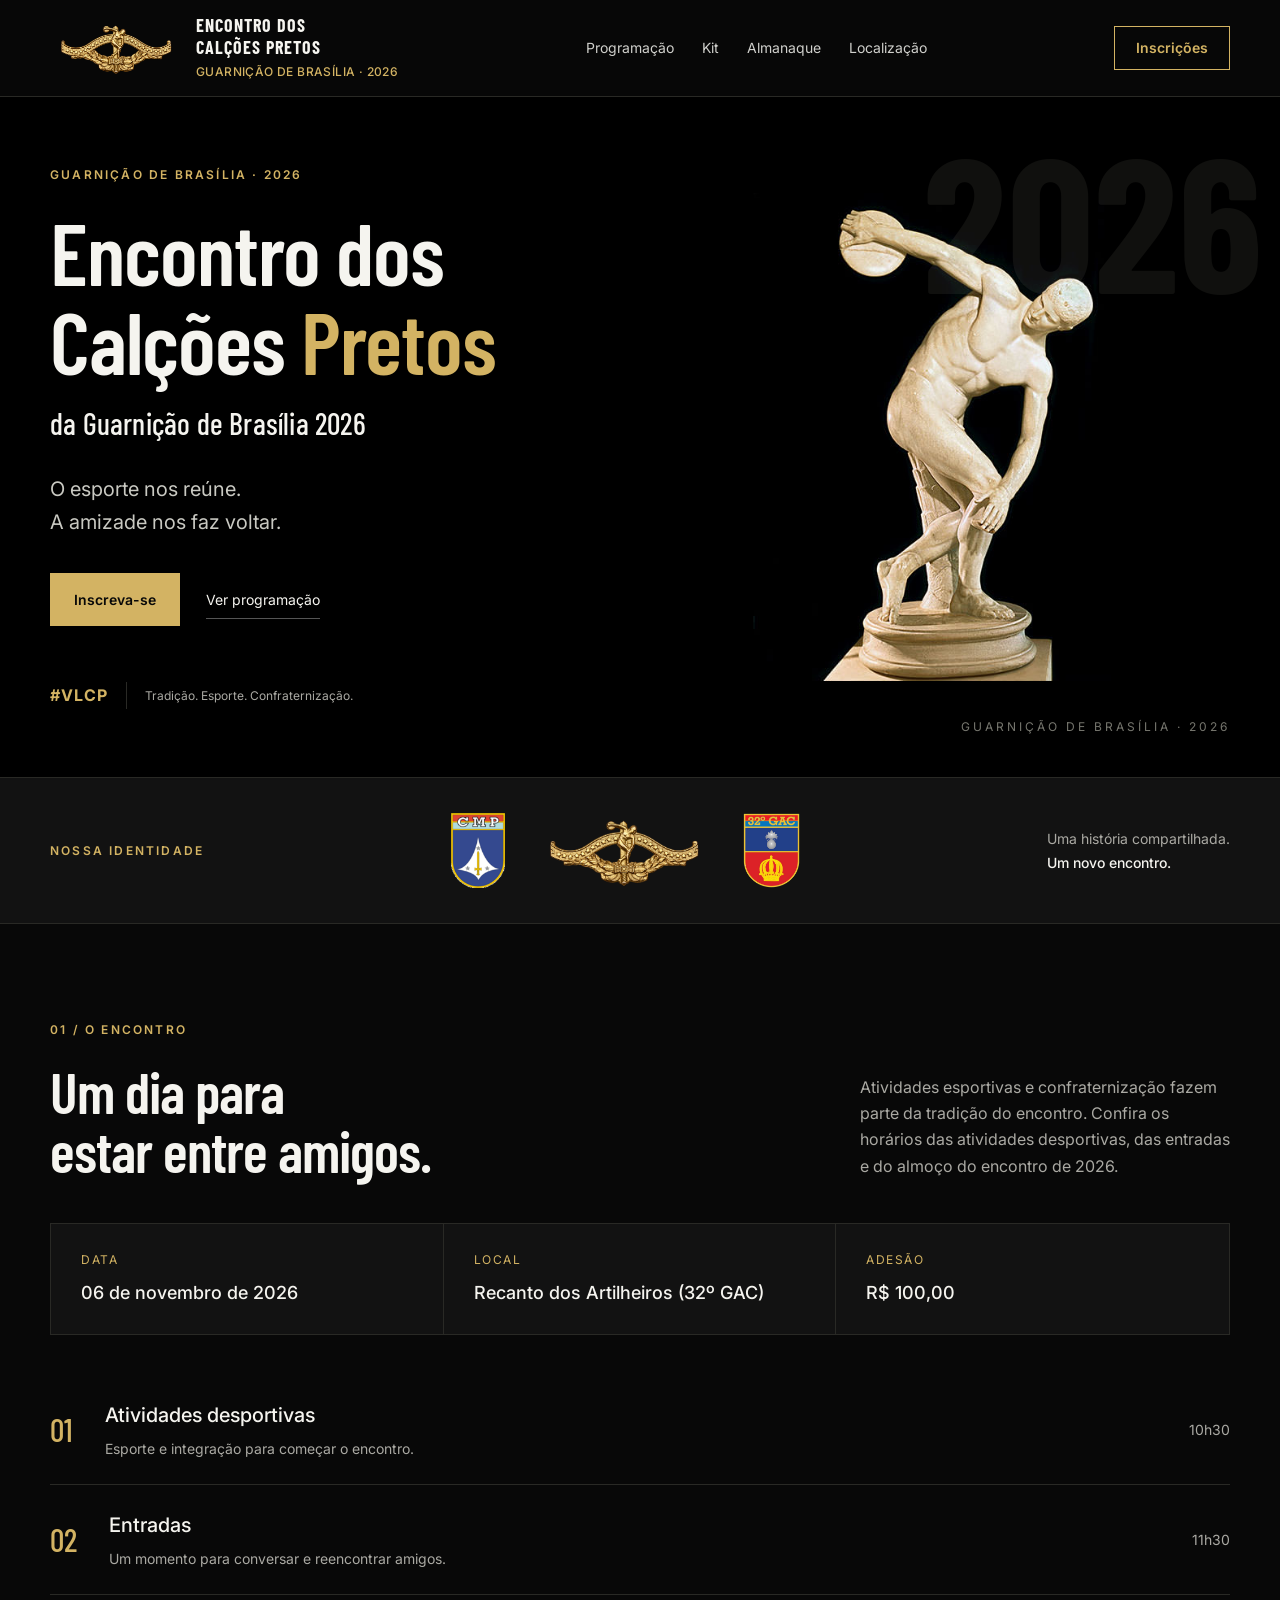
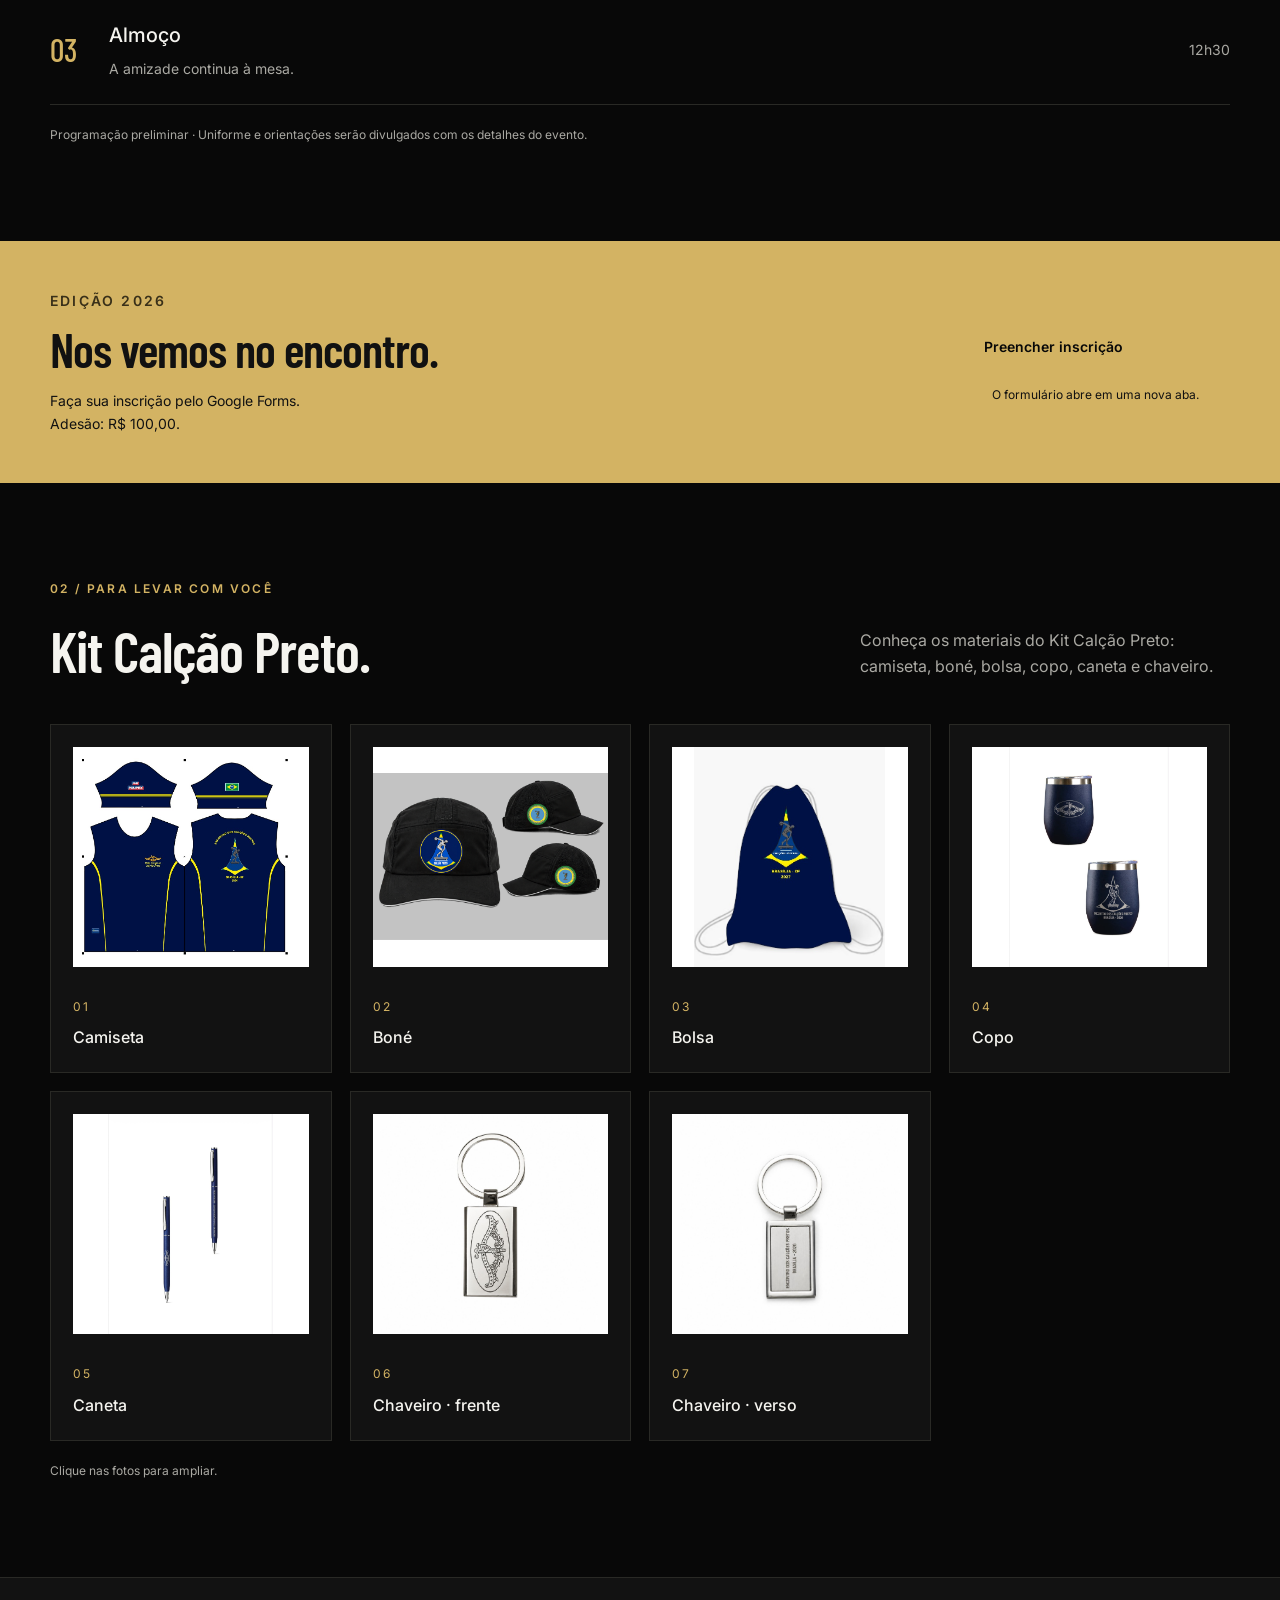
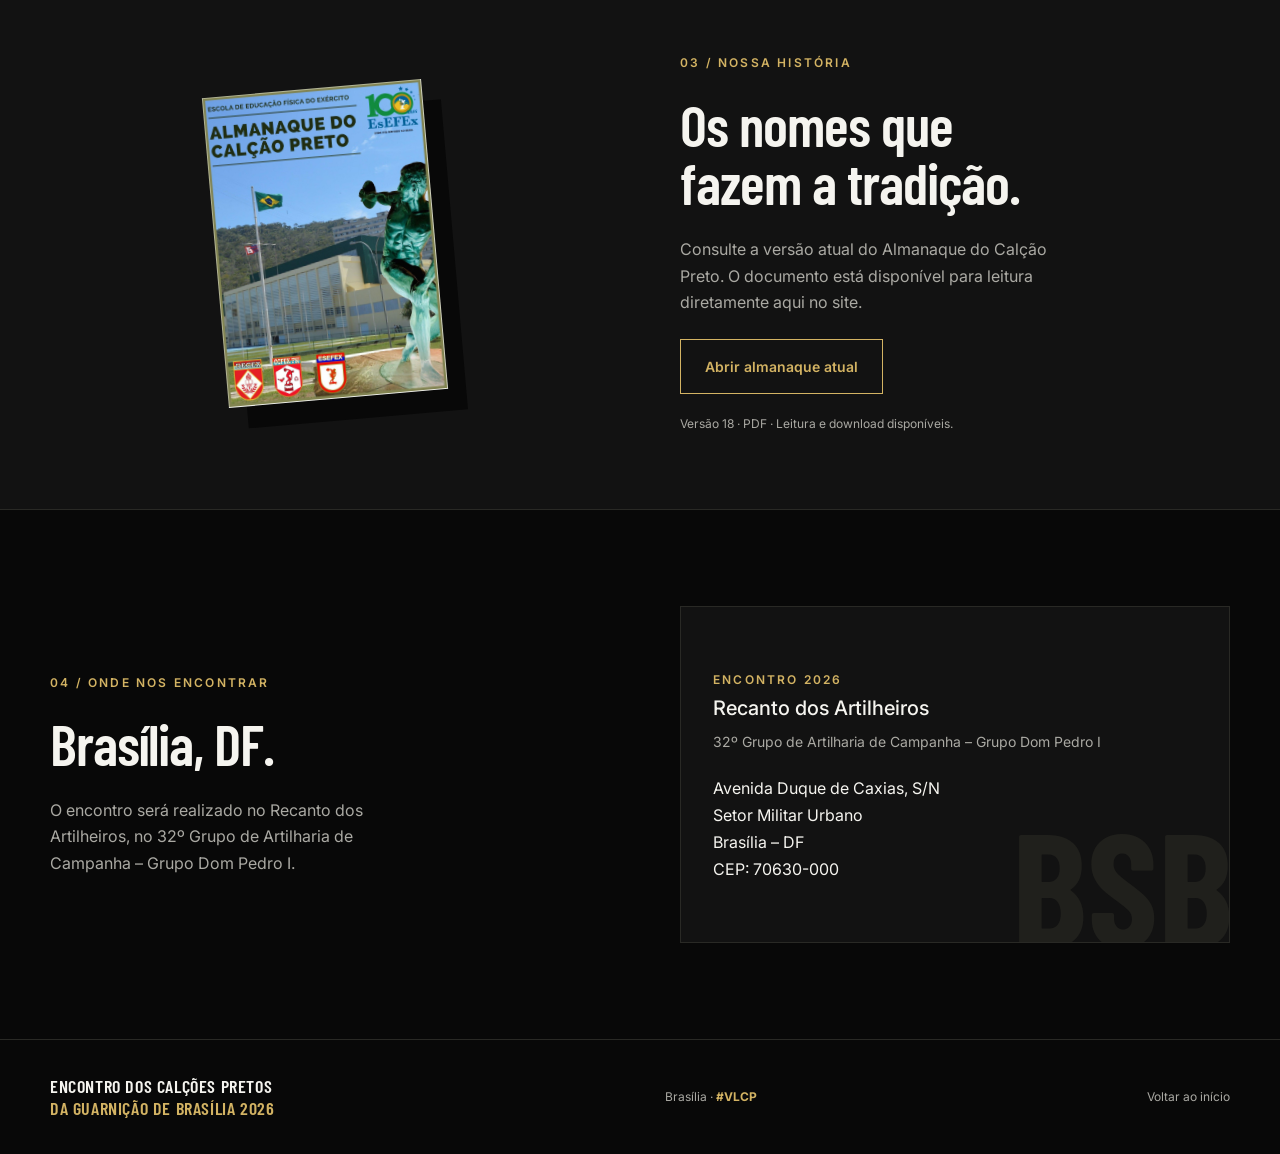
==== commit 5cb2d0f9: "Corrigir acesso ao almanaque com página de leitura" ====
--- a/index.html
+++ b/index.html
@@ -10,7 +10,7 @@
 <section id="programacao" class="section wrap"><div class="section-heading"><div><p class="eyebrow">01 / O ENCONTRO</p><h2>Um dia para<br>estar entre amigos.</h2></div><p class="section-intro">Atividades esportivas e confraternização fazem parte da tradição do encontro. Confira os horários das atividades desportivas, das entradas e do almoço do encontro de 2026.</p></div><div class="event-info"><div><span>DATA</span><strong>06 de novembro de 2026</strong></div><div><span>LOCAL</span><strong>Recanto dos Artilheiros (32º GAC)</strong></div><div><span>ADESÃO</span><strong>R$ 100,00</strong></div></div><div class="program"><article><span class="number">01</span><div><h3>Atividades desportivas</h3><p>Esporte e integração para começar o encontro.</p></div><span class="time"><time datetime="10:30">10h30</time></span></article><article><span class="number">02</span><div><h3>Entradas</h3><p>Um momento para conversar e reencontrar amigos.</p></div><span class="time"><time datetime="11:30">11h30</time></span></article><article><span class="number">03</span><div><h3>Almoço</h3><p>A amizade continua à mesa.</p></div><span class="time"><time datetime="12:30">12h30</time></span></article></div><p class="note">Programação preliminar · Uniforme e orientações serão divulgados com os detalhes do evento.</p></section>
 <section id="inscricoes" class="registration"><div class="wrap registration-inner"><div><p class="eyebrow">EDIÇÃO 2026</p><h2>Nos vemos no encontro.</h2><p>Faça sua inscrição pelo Google Forms.<br>Adesão: R$ 100,00.</p></div><div class="registration-state"><a class="btn gold" href="https://docs.google.com/forms/d/e/1FAIpQLSf-igtCfRXwqTlZdKTroESabaCsJOHyF1tmmEmzYUtxkfRQUw/viewform?usp=dialog" target="_blank" rel="noopener noreferrer">Preencher inscrição</a><span class="registration-detail">O formulário abre em uma nova aba.</span></div></div></section>
 <section id="kit" class="section wrap"><div class="section-heading"><div><p class="eyebrow">02 / PARA LEVAR COM VOCÊ</p><h2>Kit Calção Preto.</h2></div><p class="section-intro">Conheça os materiais do Kit Calção Preto: camiseta, boné, bolsa, copo, caneta e chaveiro.</p></div><div class="kit-grid"><article class="kit-card"><div class="kit-photo"><a href="assets/kit-camiseta.jpg" target="_blank" rel="noopener noreferrer" aria-label="Ampliar foto: Camiseta"><img src="assets/kit-camiseta.jpg" alt="Camiseta do Kit Calção Preto" loading="lazy"></a></div><span>01</span><h3>Camiseta</h3></article><article class="kit-card"><div class="kit-photo"><a href="assets/kit-bone-novo.png" target="_blank" rel="noopener noreferrer" aria-label="Ampliar foto: Boné"><img src="assets/kit-bone-novo.png" alt="Boné do Kit Calção Preto" loading="lazy"></a></div><span>02</span><h3>Boné</h3></article><article class="kit-card"><div class="kit-photo"><a href="assets/kit-bolsa.jpg" target="_blank" rel="noopener noreferrer" aria-label="Ampliar foto: Bolsa"><img src="assets/kit-bolsa.jpg" alt="Bolsa do Kit Calção Preto" loading="lazy"></a></div><span>03</span><h3>Bolsa</h3></article><article class="kit-card"><div class="kit-photo"><a href="assets/kit-copo.jpg" target="_blank" rel="noopener noreferrer" aria-label="Ampliar foto: Copo"><img src="assets/kit-copo.jpg" alt="Copo do Kit Calção Preto" loading="lazy"></a></div><span>04</span><h3>Copo</h3></article><article class="kit-card"><div class="kit-photo"><a href="assets/kit-caneta.jpg" target="_blank" rel="noopener noreferrer" aria-label="Ampliar foto: Caneta"><img src="assets/kit-caneta.jpg" alt="Caneta do Kit Calção Preto" loading="lazy"></a></div><span>05</span><h3>Caneta</h3></article><article class="kit-card"><div class="kit-photo"><a href="assets/kit-chaveiro-frente.jpg" target="_blank" rel="noopener noreferrer" aria-label="Ampliar foto: Chaveiro · frente"><img src="assets/kit-chaveiro-frente.jpg" alt="Chaveiro · frente do Kit Calção Preto" loading="lazy"></a></div><span>06</span><h3>Chaveiro · frente</h3></article><article class="kit-card"><div class="kit-photo"><a href="assets/kit-chaveiro-verso.jpg" target="_blank" rel="noopener noreferrer" aria-label="Ampliar foto: Chaveiro · verso"><img src="assets/kit-chaveiro-verso.jpg" alt="Chaveiro · verso do Kit Calção Preto" loading="lazy"></a></div><span>07</span><h3>Chaveiro · verso</h3></article></div><p class="note">Clique nas fotos para ampliar.</p></section>
-<section id="almanaque" class="almanaque"><div class="wrap book-grid"><div class="book-art"><img src="assets/almanaque-atual.jpg" alt="Capa do Almanaque do Calção Preto, versão atual" loading="lazy" width="300" height="424"></div><div><p class="eyebrow">03 / NOSSA HISTÓRIA</p><h2>Os nomes que<br>fazem a tradição.</h2><p>Consulte a versão atual do Almanaque do Calção Preto. O documento está disponível para leitura diretamente aqui no site.</p><a class="btn outline" href="assets/ALMANAQUE_v18.pdf" target="_blank" rel="noopener noreferrer">Abrir almanaque atual</a><p class="note">Versão 18 · PDF · Abre em uma nova aba.</p></div></div></section>
+<section id="almanaque" class="almanaque"><div class="wrap book-grid"><div class="book-art"><img src="assets/almanaque-atual.jpg" alt="Capa do Almanaque do Calção Preto, versão atual" loading="lazy" width="300" height="424"></div><div><p class="eyebrow">03 / NOSSA HISTÓRIA</p><h2>Os nomes que<br>fazem a tradição.</h2><p>Consulte a versão atual do Almanaque do Calção Preto. O documento está disponível para leitura diretamente aqui no site.</p><a class="btn outline" href="almanaque.html">Abrir almanaque atual</a><p class="note">Versão 18 · PDF · Leitura e download disponíveis.</p></div></div></section>
 <section id="local" class="section wrap location"><div><p class="eyebrow">04 / ONDE NOS ENCONTRAR</p><h2>Brasília, DF.</h2><p class="section-intro">O encontro será realizado no Recanto dos Artilheiros, no 32º Grupo de Artilharia de Campanha – Grupo Dom Pedro I.</p></div><div class="location-panel"><span class="location-monogram" aria-hidden="true">BSB</span><div><span class="eyebrow">ENCONTRO 2026</span><h3>Recanto dos Artilheiros</h3><p>32º Grupo de Artilharia de Campanha – Grupo Dom Pedro I</p><address class="venue-address">Avenida Duque de Caxias, S/N<br>Setor Militar Urbano<br>Brasília – DF<br>CEP: 70630-000</address></div></div></section>
 </main><footer><div class="wrap footer-inner"><div class="footer-brand">ENCONTRO DOS CALÇÕES PRETOS<br><span>DA GUARNIÇÃO DE BRASÍLIA 2026</span></div><p>Brasília · <strong>#VLCP</strong></p><a href="#inicio">Voltar ao início</a></div></footer>
 </body></html>
--- a/style.css
+++ b/style.css
@@ -1,7 +1,7 @@
 @import url('https://fonts.googleapis.com/css2?family=Barlow+Condensed:wght@500;600;700;800&family=Inter:wght@400;500;600;700&display=swap');
-:root{--bg:#080808;--panel:#121212;--gold:#d3b363;--text:#f5f4ef;--muted:#aaa9a3;--line:#292925}*{box-sizing:border-box}html{scroll-behavior:smooth;scroll-padding-top:95px}body{margin:0;background:var(--bg);color:var(--text);font:16px/1.65 Inter,Arial,sans-serif}a{color:inherit;text-decoration:none}img{max-width:100%;display:block;height:auto}a:focus-visible{outline:3px solid var(--gold);outline-offset:6px}.wrap{width:min(1180px,calc(100% - 64px));margin-inline:auto}.skip{position:fixed;left:20px;top:-100px;background:var(--gold);color:#080808;padding:12px;z-index:20}.skip:focus{top:10px}header{position:sticky;top:0;background:#080808f5;border-bottom:1px solid var(--line);z-index:10}.header-inner{min-height:96px;display:flex;gap:32px;align-items:center;justify-content:space-between}.brand{display:flex;gap:14px;align-items:center}.brand-symbol{color:var(--gold);font:700 32px/1 'Barlow Condensed',Arial,sans-serif;border:1px solid var(--gold);padding:8px 10px}.brand-symbol span{font:600 12px/1.2 Inter,Arial,sans-serif;display:block;text-align:center;margin-top:4px}.brand-name{font:700 18px/1.2 'Barlow Condensed',Arial,sans-serif;letter-spacing:1px}nav{display:flex;gap:28px;font-size:14px;color:#d0d0cc}nav a:hover,.text-link:hover{color:var(--gold)}.header-cta{border:1px solid var(--gold);padding:9px 21px;color:var(--gold);font-size:14px;font-weight:600}.hero{overflow:hidden;background:#000}.hero-grid{display:grid;grid-template-columns:1.05fr 1fr;min-height:680px;align-items:center;position:relative}.hero-copy{position:relative;z-index:2;padding:66px 0}.eyebrow{font-size:12px;font-weight:600;letter-spacing:2.2px;color:var(--gold);margin:0 0 22px}h1,h2,h3,p{margin-top:0}h1,h2{font-family:'Barlow Condensed','Arial Narrow',Arial,sans-serif;font-weight:600;line-height:1.02;letter-spacing:-1px}h1{font-size:clamp(62px,6.8vw,104px);margin-bottom:30px}h1 em{font-style:normal;color:var(--gold)}.lead{color:#c9c9c2;font-size:20px;line-height:1.65;margin-bottom:34px}.hero-actions{display:flex;gap:26px;align-items:center;flex-wrap:wrap}.btn{display:inline-flex;align-items:center;justify-content:center;padding:15px 24px;font-size:14px;font-weight:600;transition:background .2s}.gold{background:var(--gold);color:#080808}.gold:hover{background:#e7c77b}.text-link{font-size:14px;border-bottom:1px solid #555;padding:7px 0}.hero-bottom{display:flex;gap:18px;align-items:center;margin-top:56px;color:var(--muted);font-size:12px}.vlcp{color:var(--gold);font-weight:700;font-size:16px;letter-spacing:1px;border-right:1px solid var(--line);padding-right:18px}.hero-art{position:relative;align-self:stretch;display:flex;align-items:center;justify-content:center}.hero-art img{position:relative;z-index:1;width:650px;max-width:130%;mix-blend-mode:screen}.art-year{position:absolute;top:24px;right:-32px;font:700 clamp(100px,15vw,210px)/1 'Barlow Condensed',Arial,sans-serif;color:#10100e;letter-spacing:0}.art-caption{position:absolute;bottom:40px;right:0;font-size:12px;letter-spacing:3px;color:#76766e}.identity-strip{border-block:1px solid var(--line);background:var(--panel)}.identity-inner{min-height:145px;display:flex;align-items:center;justify-content:space-between;gap:35px}.identity-inner .eyebrow{margin:0}.crests{display:flex;align-items:center;gap:35px}.crests img{height:76px;width:auto;object-fit:contain}.crests img.gac{width:82px;height:auto;border-radius:0;object-fit:contain}.identity-inner p{color:var(--muted);font-size:14px;margin:0}.identity-inner strong{color:var(--text);font-weight:500}.section{padding-block:96px}.section-heading{display:flex;justify-content:space-between;align-items:flex-end;gap:50px;margin-bottom:44px}h2{font-size:clamp(40px,4.5vw,60px);margin-bottom:0}.section-intro{max-width:370px;color:var(--muted);font-size:16px;margin-bottom:0}.event-info{display:grid;grid-template-columns:repeat(3,1fr);background:var(--panel);border:1px solid var(--line);margin-bottom:40px}.event-info>div{padding:26px 30px;border-right:1px solid var(--line)}.event-info>div:last-child{border:0}.event-info span{display:block;font-size:12px;letter-spacing:1.5px;color:var(--gold);margin-bottom:8px}.event-info strong{font-size:18px;font-weight:500}.program article{display:flex;align-items:center;gap:32px;border-bottom:1px solid var(--line);padding:24px 0}.number{font:500 32px 'Barlow Condensed',Arial,sans-serif;color:var(--gold)}h3{font-size:20px;font-weight:500;margin-bottom:5px}.program p{font-size:14px;color:var(--muted);margin:0}.time{margin-left:auto;color:var(--muted);font-size:14px}.note{font-size:12px;color:var(--muted);margin:20px 0 0}.registration{background:var(--gold);color:#111}.registration-inner{padding-block:48px;display:flex;align-items:center;justify-content:space-between;gap:40px}.registration .eyebrow{color:#393019;margin-bottom:13px}.registration h2{font-size:48px;margin-bottom:15px}.registration p{margin:0;font-size:14px}.registration-state{min-width:270px;max-width:340px}.status{display:block;background:#111;color:var(--gold);padding:18px 24px;font-weight:600;font-size:14px;text-align:center}.registration-detail{display:block;font-size:12px;margin-top:12px;text-align:center}.kit-grid{display:grid;grid-template-columns:repeat(4,1fr);gap:18px}.kit-card{background:var(--panel);border:1px solid var(--line);padding:22px}.kit-card>div{height:220px;display:flex;align-items:center;justify-content:center;margin-bottom:25px}.kit-card img{height:100%;width:100%;object-fit:contain}.kit-card>span{color:var(--gold);font-size:12px;letter-spacing:2px}.kit-card h3{font-size:16px;margin:6px 0 0}.almanaque{border-block:1px solid var(--line);background:var(--panel);overflow:hidden}.book-grid{display:grid;grid-template-columns:1fr 1fr;align-items:center;gap:80px;padding-block:75px}.book-art{display:flex;align-items:center;justify-content:center}.book-art img{width:220px;transform:rotate(-5deg);box-shadow:18px 22px 0 #080808}.book-grid h2{margin-bottom:24px}.book-grid p:not(.eyebrow):not(.note){color:var(--muted);max-width:370px}.outline{border:1px solid var(--gold);color:var(--gold);margin-top:8px}.outline:hover{background:#272116}.location{display:grid;grid-template-columns:1fr 1fr;gap:80px;align-items:center}.location h2{margin-bottom:24px}.location-panel{position:relative;border:1px solid var(--line);background:var(--panel);padding:58px 32px;overflow:hidden}.location-panel>div{position:relative;z-index:1}.location-monogram{position:absolute;right:-4px;bottom:-22px;font:700 160px/1 'Barlow Condensed',Arial,sans-serif;color:#20201c}.location-panel .eyebrow{margin-bottom:15px}.location-panel p{font-size:14px;color:var(--muted);margin-bottom:0}footer{border-top:1px solid var(--line);padding:35px 0}.footer-inner{display:flex;align-items:center;justify-content:space-between;gap:25px}.footer-brand{font:600 18px 'Barlow Condensed',Arial,sans-serif;letter-spacing:.6px}.footer-brand span{color:var(--gold);margin-left:8px}footer p,footer a{font-size:12px;color:var(--muted);margin:0}footer strong{color:var(--gold)}
+:root{--bg:#080808;--panel:#121212;--gold:#d3b363;--text:#f5f4ef;--muted:#aaa9a3;--line:#292925}*{box-sizing:border-box}html{scroll-behavior:smooth;scroll-padding-top:95px}body{margin:0;background:var(--bg);color:var(--text);font:16px/1.65 Inter,Arial,sans-serif}a{color:inherit;text-decoration:none}img{max-width:100%;display:block;height:auto}a:focus-visible{outline:3px solid var(--gold);outline-offset:6px}.wrap{width:min(1180px,calc(100% - 64px));margin-inline:auto}.skip{position:fixed;left:20px;top:-100px;background:var(--gold);color:#080808;padding:12px;z-index:20}.skip:focus{top:10px}header{position:sticky;top:0;background:#080808f5;border-bottom:1px solid var(--line);z-index:10}.header-inner{min-height:96px;display:flex;gap:32px;align-items:center;justify-content:space-between}.brand{display:flex;gap:14px;align-items:center}.brand-symbol{color:var(--gold);font:700 32px/1 'Barlow Condensed',Arial,sans-serif;border:1px solid var(--gold);padding:8px 10px}.brand-symbol span{font:600 12px/1.2 Inter,Arial,sans-serif;display:block;text-align:center;margin-top:4px}.brand-name{font:700 18px/1.2 'Barlow Condensed',Arial,sans-serif;letter-spacing:1px}nav{display:flex;gap:28px;font-size:14px;color:#d0d0cc}nav a:hover,.text-link:hover{color:var(--gold)}.header-cta{border:1px solid var(--gold);padding:9px 21px;color:var(--gold);font-size:14px;font-weight:600}.hero{overflow:hidden;background:#000}.hero-grid{display:grid;grid-template-columns:1.05fr 1fr;min-height:680px;align-items:center;position:relative}.hero-copy{position:relative;z-index:2;padding:66px 0}.eyebrow{font-size:12px;font-weight:600;letter-spacing:2.2px;color:var(--gold);margin:0 0 22px}h1,h2,h3,p{margin-top:0}h1,h2{font-family:'Barlow Condensed','Arial Narrow',Arial,sans-serif;font-weight:600;line-height:1.02;letter-spacing:-1px}h1{font-size:clamp(62px,6.8vw,104px);margin-bottom:30px}h1 em{font-style:normal;color:var(--gold)}.lead{color:#c9c9c2;font-size:20px;line-height:1.65;margin-bottom:34px}.hero-actions{display:flex;gap:26px;align-items:center;flex-wrap:wrap}.btn{display:inline-flex;align-items:center;justify-content:center;padding:15px 24px;font-size:14px;font-weight:600;transition:background .2s}.gold{background:var(--gold);color:#080808}.gold:hover{background:#e7c77b}.text-link{font-size:14px;border-bottom:1px solid #555;padding:7px 0}.hero-bottom{display:flex;gap:18px;align-items:center;margin-top:56px;color:var(--muted);font-size:12px}.vlcp{color:var(--gold);font-weight:700;font-size:16px;letter-spacing:1px;border-right:1px solid var(--line);padding-right:18px}.hero-art{position:relative;align-self:stretch;display:flex;align-items:center;justify-content:center}.hero-art img{position:relative;z-index:1;width:650px;max-width:130%;mix-blend-mode:screen}.art-year{position:absolute;top:24px;right:-32px;font:700 clamp(100px,15vw,210px)/1 'Barlow Condensed',Arial,sans-serif;color:#10100e;letter-spacing:0}.art-caption{position:absolute;bottom:40px;right:0;font-size:12px;letter-spacing:3px;color:#76766e}.identity-strip{border-block:1px solid var(--line);background:var(--panel)}.identity-inner{min-height:145px;display:flex;align-items:center;justify-content:space-between;gap:35px}.identity-inner .eyebrow{margin:0}.crests{display:flex;align-items:center;gap:35px}.crests img{height:76px;width:auto;object-fit:contain}.crests img.gac{width:auto;height:76px;border-radius:0;object-fit:contain}.identity-inner p{color:var(--muted);font-size:14px;margin:0}.identity-inner strong{color:var(--text);font-weight:500}.section{padding-block:96px}.section-heading{display:flex;justify-content:space-between;align-items:flex-end;gap:50px;margin-bottom:44px}h2{font-size:clamp(40px,4.5vw,60px);margin-bottom:0}.section-intro{max-width:370px;color:var(--muted);font-size:16px;margin-bottom:0}.event-info{display:grid;grid-template-columns:repeat(3,1fr);background:var(--panel);border:1px solid var(--line);margin-bottom:40px}.event-info>div{padding:26px 30px;border-right:1px solid var(--line)}.event-info>div:last-child{border:0}.event-info span{display:block;font-size:12px;letter-spacing:1.5px;color:var(--gold);margin-bottom:8px}.event-info strong{font-size:18px;font-weight:500}.program article{display:flex;align-items:center;gap:32px;border-bottom:1px solid var(--line);padding:24px 0}.number{font:500 32px 'Barlow Condensed',Arial,sans-serif;color:var(--gold)}h3{font-size:20px;font-weight:500;margin-bottom:5px}.program p{font-size:14px;color:var(--muted);margin:0}.time{margin-left:auto;color:var(--muted);font-size:14px}.note{font-size:12px;color:var(--muted);margin:20px 0 0}.registration{background:var(--gold);color:#111}.registration-inner{padding-block:48px;display:flex;align-items:center;justify-content:space-between;gap:40px}.registration .eyebrow{color:#393019;margin-bottom:13px}.registration h2{font-size:48px;margin-bottom:15px}.registration p{margin:0;font-size:14px}.registration-state{min-width:270px;max-width:340px}.status{display:block;background:#111;color:var(--gold);padding:18px 24px;font-weight:600;font-size:14px;text-align:center}.registration-detail{display:block;font-size:12px;margin-top:12px;text-align:center}.kit-grid{display:grid;grid-template-columns:repeat(4,1fr);gap:18px}.kit-card{background:var(--panel);border:1px solid var(--line);padding:22px}.kit-card>div{height:220px;display:flex;align-items:center;justify-content:center;margin-bottom:25px}.kit-card img{height:100%;width:100%;object-fit:contain}.kit-card>span{color:var(--gold);font-size:12px;letter-spacing:2px}.kit-card h3{font-size:16px;margin:6px 0 0}.almanaque{border-block:1px solid var(--line);background:var(--panel);overflow:hidden}.book-grid{display:grid;grid-template-columns:1fr 1fr;align-items:center;gap:80px;padding-block:75px}.book-art{display:flex;align-items:center;justify-content:center}.book-art img{width:220px;transform:rotate(-5deg);box-shadow:18px 22px 0 #080808}.book-grid h2{margin-bottom:24px}.book-grid p:not(.eyebrow):not(.note){color:var(--muted);max-width:370px}.outline{border:1px solid var(--gold);color:var(--gold);margin-top:8px}.outline:hover{background:#272116}.location{display:grid;grid-template-columns:1fr 1fr;gap:80px;align-items:center}.location h2{margin-bottom:24px}.location-panel{position:relative;border:1px solid var(--line);background:var(--panel);padding:58px 32px;overflow:hidden}.location-panel>div{position:relative;z-index:1}.location-monogram{position:absolute;right:-4px;bottom:-22px;font:700 160px/1 'Barlow Condensed',Arial,sans-serif;color:#20201c}.location-panel .eyebrow{margin-bottom:15px}.location-panel p{font-size:14px;color:var(--muted);margin-bottom:0}footer{border-top:1px solid var(--line);padding:35px 0}.footer-inner{display:flex;align-items:center;justify-content:space-between;gap:25px}.footer-brand{font:600 18px 'Barlow Condensed',Arial,sans-serif;letter-spacing:.6px}.footer-brand span{color:var(--gold);margin-left:8px}footer p,footer a{font-size:12px;color:var(--muted);margin:0}footer strong{color:var(--gold)}
 @media(min-width:1500px){.hero-grid{min-height:730px}}@media(max-width:900px){nav{gap:16px}.header-inner{gap:18px}.brand-name{display:none}.hero-grid{min-height:600px}.hero-art img{max-width:155%}h1{font-size:74px}.kit-grid{grid-template-columns:repeat(2,1fr)}.section-heading{gap:32px}.identity-inner{gap:24px}.crests{gap:22px}.identity-inner .eyebrow{display:none}.book-grid,.location{gap:40px}.registration-inner{align-items:flex-start}.registration h2{font-size:40px}}
-@media(max-width:600px){html{scroll-padding-top:82px}.wrap{width:calc(100% - 40px)}.header-inner{min-height:78px;gap:12px}nav{display:none}.brand-name{display:block;font-size:15px;letter-spacing:.5px}.brand-symbol{font-size:24px;padding:6px 8px}.brand-symbol span{font-size:12px}.header-cta{padding:8px 12px;font-size:12px}.hero-grid{grid-template-columns:1fr;min-height:auto}.hero-copy{padding:48px 0 0}.eyebrow{font-size:12px;letter-spacing:1.7px;margin-bottom:18px}h1{font-size:clamp(56px,14vw,80px);margin-bottom:22px}.lead{font-size:18px;margin-bottom:27px}.hero-actions{gap:20px}.btn{padding:14px 20px}.hero-bottom{margin-top:32px;gap:12px;flex-wrap:wrap}.hero-art{height:320px;margin-top:10px}.hero-art img{height:310px;width:420px;object-fit:contain;max-width:120%}.art-year{font-size:120px;top:0;right:0}.art-caption{bottom:12px;left:0;text-align:center;font-size:12px;letter-spacing:1.3px}.identity-inner{padding-block:25px;justify-content:center;flex-wrap:wrap;gap:18px}.identity-inner p{text-align:center}.crests{gap:32px}.crests img{height:62px}.crests img.gac{width:70px;height:auto}.section{padding-block:58px}.section-heading{display:block;margin-bottom:30px}h2{font-size:43px;letter-spacing:-.5px}.section-intro{margin-top:22px;max-width:none}.event-info{grid-template-columns:1fr;margin-bottom:20px}.event-info>div{border-right:0;border-bottom:1px solid var(--line);padding:17px 20px;display:flex;justify-content:space-between;align-items:center;gap:12px}.event-info span{margin:0}.event-info strong{font-size:16px}.program article{gap:18px;flex-wrap:wrap;padding:22px 0}.program article>div{width:calc(100% - 45px)}.program h3{font-size:18px}.time{margin-left:45px;font-size:12px}.registration-inner{display:block;padding-block:36px}.registration h2{font-size:40px}.registration-state{margin-top:28px;max-width:none;min-width:0}.kit-grid{gap:12px}.kit-card{padding:14px}.kit-card>div{height:160px;margin-bottom:16px}.kit-card h3{font-size:14px}.book-grid{grid-template-columns:1fr;gap:45px;padding-block:55px}.book-art img{width:185px}.book-grid>div:last-child{max-width:100%}.location{grid-template-columns:1fr;gap:28px}.location-panel{padding:40px 24px}.location-monogram{font-size:140px}.footer-inner{flex-direction:column;text-align:center;gap:15px}.footer-brand{font-size:17px}}@media(prefers-reduced-motion:reduce){html{scroll-behavior:auto}*{transition:none!important}}
+@media(max-width:600px){html{scroll-padding-top:82px}.wrap{width:calc(100% - 40px)}.header-inner{min-height:78px;gap:12px}nav{display:none}.brand-name{display:block;font-size:15px;letter-spacing:.5px}.brand-symbol{font-size:24px;padding:6px 8px}.brand-symbol span{font-size:12px}.header-cta{padding:8px 12px;font-size:12px}.hero-grid{grid-template-columns:1fr;min-height:auto}.hero-copy{padding:48px 0 0}.eyebrow{font-size:12px;letter-spacing:1.7px;margin-bottom:18px}h1{font-size:clamp(56px,14vw,80px);margin-bottom:22px}.lead{font-size:18px;margin-bottom:27px}.hero-actions{gap:20px}.btn{padding:14px 20px}.hero-bottom{margin-top:32px;gap:12px;flex-wrap:wrap}.hero-art{height:320px;margin-top:10px}.hero-art img{height:310px;width:420px;object-fit:contain;max-width:120%}.art-year{font-size:120px;top:0;right:0}.art-caption{bottom:12px;left:0;text-align:center;font-size:12px;letter-spacing:1.3px}.identity-inner{padding-block:25px;justify-content:center;flex-wrap:wrap;gap:18px}.identity-inner p{text-align:center}.crests{gap:32px}.crests img{height:62px}.crests img.gac{width:auto;height:62px}.section{padding-block:58px}.section-heading{display:block;margin-bottom:30px}h2{font-size:43px;letter-spacing:-.5px}.section-intro{margin-top:22px;max-width:none}.event-info{grid-template-columns:1fr;margin-bottom:20px}.event-info>div{border-right:0;border-bottom:1px solid var(--line);padding:17px 20px;display:flex;justify-content:space-between;align-items:center;gap:12px}.event-info span{margin:0}.event-info strong{font-size:16px}.program article{gap:18px;flex-wrap:wrap;padding:22px 0}.program article>div{width:calc(100% - 45px)}.program h3{font-size:18px}.time{margin-left:45px;font-size:12px}.registration-inner{display:block;padding-block:36px}.registration h2{font-size:40px}.registration-state{margin-top:28px;max-width:none;min-width:0}.kit-grid{gap:12px}.kit-card{padding:14px}.kit-card>div{height:160px;margin-bottom:16px}.kit-card h3{font-size:14px}.book-grid{grid-template-columns:1fr;gap:45px;padding-block:55px}.book-art img{width:185px}.book-grid>div:last-child{max-width:100%}.location{grid-template-columns:1fr;gap:28px}.location-panel{padding:40px 24px}.location-monogram{font-size:140px}.footer-inner{flex-direction:column;text-align:center;gap:15px}.footer-brand{font-size:17px}}@media(prefers-reduced-motion:reduce){html{scroll-behavior:auto}*{transition:none!important}}
 
 /* Brevê do curso de Educação Física */
 .brand-brevet{width:132px;height:58px;object-fit:contain;object-position:center;background:transparent;border-radius:0;flex-shrink:0}.crests img.brevet{width:168px;height:78px;object-fit:contain;object-position:center;background:transparent;border-radius:0}.brand-symbol{display:none}@media(max-width:900px){.brand-name{display:block;font-size:15px}.header-inner{gap:16px}nav{gap:16px}.brand-brevet{width:100px;height:48px}.crests{gap:25px}}@media(max-width:700px){nav{display:none}}@media(max-width:600px){.brand{gap:9px}.brand-brevet{width:84px;height:42px}.brand-name{font-size:13px;letter-spacing:.2px}.header-cta{font-size:12px;padding:8px 10px}.header-inner{gap:8px}.crests{gap:20px}.crests img.brevet{width:126px;height:62px}}
